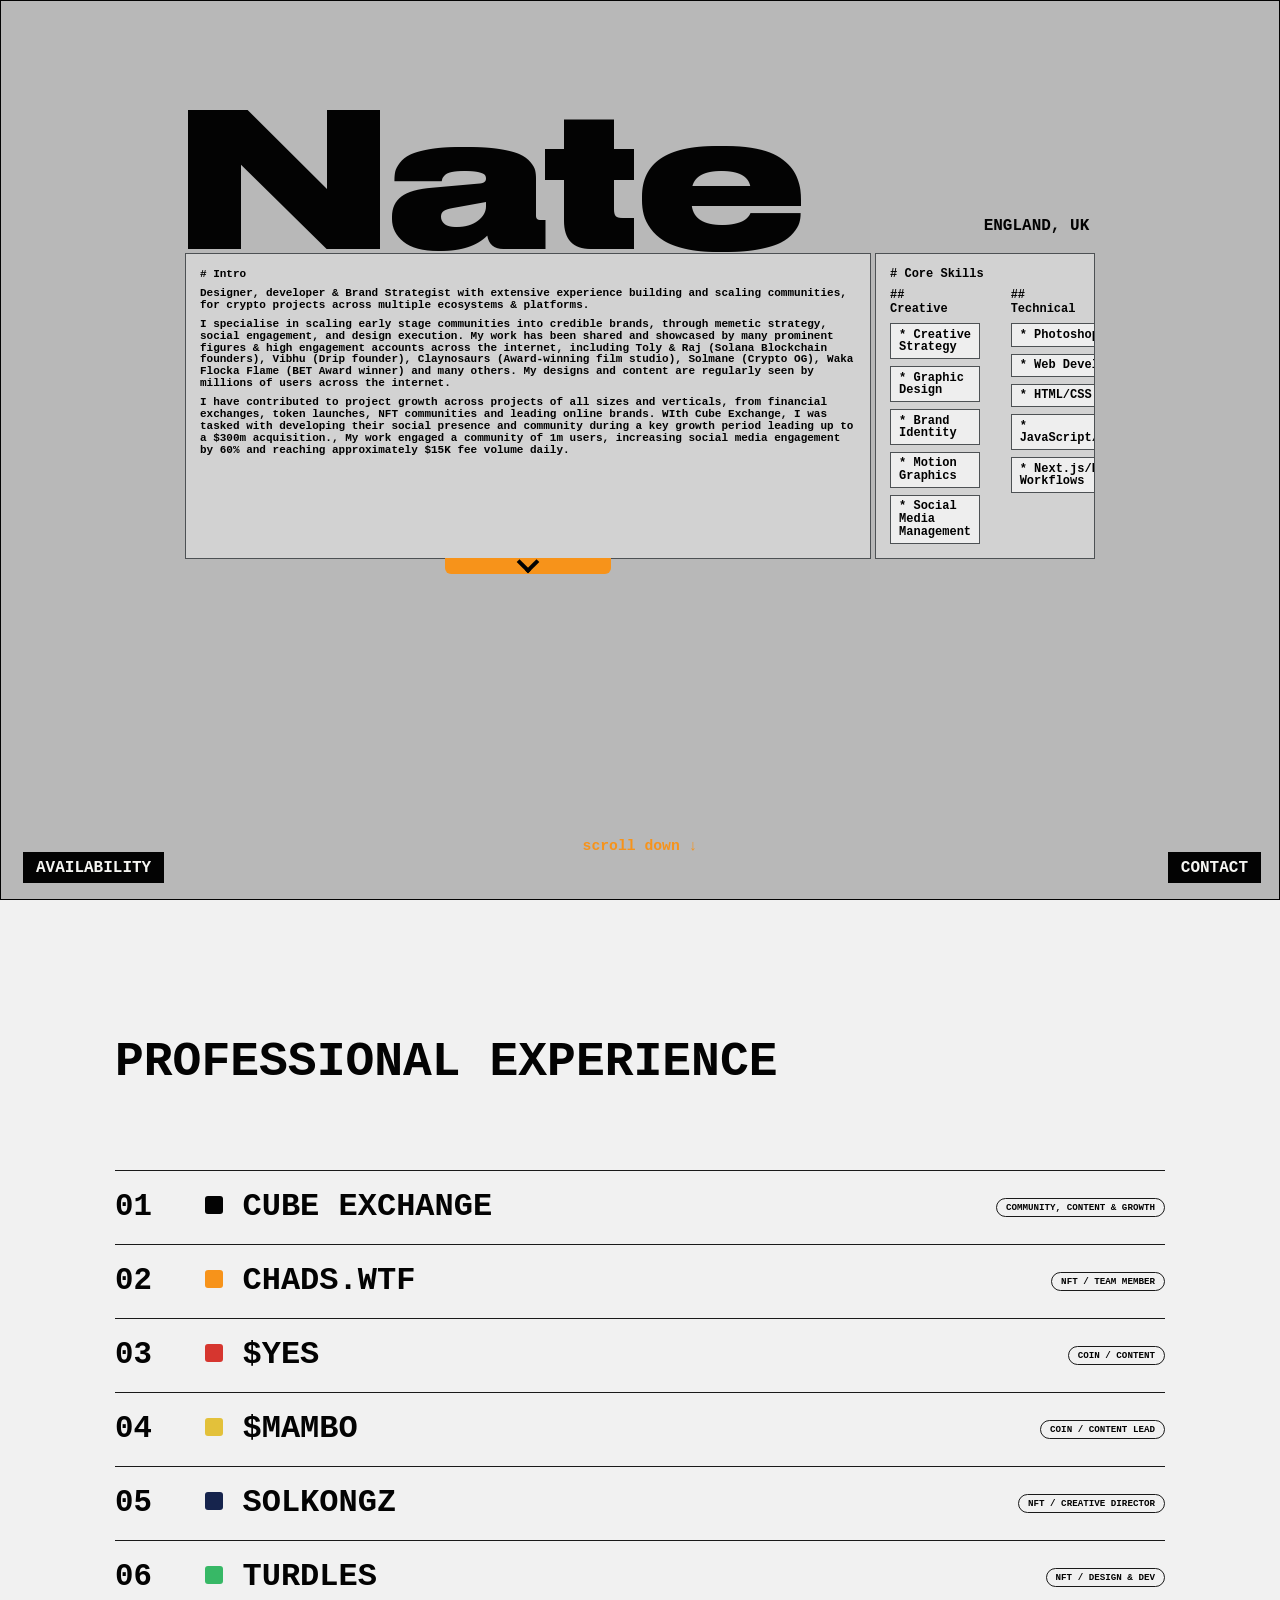
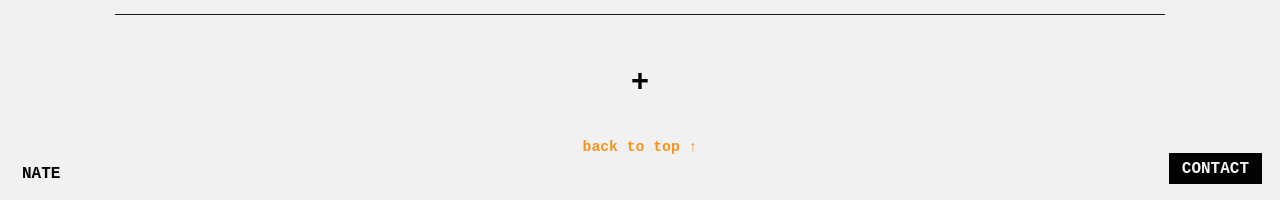
==== index.html @ 88e48202 "Update portfolio previews and contact page" ====
<!doctype html>
<html lang="en" class="home-scroll">
  <head>
    <meta charset="utf-8">
    <meta name="viewport" content="width=device-width, initial-scale=1">
    <title>Nate Portfolio</title>
    <link rel="stylesheet" href="./styles.css?v=48">
  </head>
  <body class="home-body">
    <main>
      <section class="section hero" id="home" aria-label="Home">
        <div class="hero-heading">
          <h1 class="hero-title">Nate</h1>
          <div class="hero-location">ENGLAND, UK</div>
        </div>
        <div class="hero-copy">
          <div class="about-copy">
            <div class="intro-stack">
              <article class="copy-block intro-block">
                <h2># Intro</h2>
                <p>Designer, developer & Brand Strategist with extensive experience building and scaling communities, for crypto projects across multiple ecosystems & platforms.</p>
                <p>I specialise in scaling early stage communities into credible brands, through memetic strategy, social engagement, and design execution. My work has been shared and showcased by many prominent figures & high engagement accounts across the internet, including Toly & Raj (Solana Blockchain founders), Vibhu (Drip founder), Claynosaurs (Award-winning film studio), Solmane (Crypto OG), Waka Flocka Flame (BET Award winner) and many others. My designs and content are regularly seen by millions of users across the internet.</p>
                <p>I have contributed to project growth across projects of all sizes and verticals, from financial exchanges, token launches, NFT communities and leading online brands. WIth Cube Exchange, I was tasked with developing their   social presence and community during a key growth period leading up to a $300m acquisition., My work engaged a community of 1m users, increasing social media engagement by 60% and reaching approximately $15K fee volume daily.</p>
              </article>

              <article class="copy-block key-strengths-panel" id="key-strengths-panel">
                <h2># Key Strengths</h2>
                <ul>
                  <li>Strong ability to create content that feels authentic, timely, and highly shareable</li>
                  <li>Skilled at building hype without making communities feel forced or artificial</li>
                  <li>Able to take rough ideas from concept to polished execution</li>
                  <li>Comfortable working across design, content, community, product, and operations</li>
                  <li>Deep understanding of crypto-native culture,online communities and visual communications</li>
                </ul>
              </article>
              <button class="key-strengths-toggle" type="button" aria-expanded="false" aria-controls="key-strengths-panel" aria-label="Toggle key strengths"></button>
            </div>

          <article class="copy-block core-skills-block">
            <h2># Core Skills</h2>
            <div class="skills-grid">
              <div>
                <h3>## Creative</h3>
                <ul>
                  <li>Creative Strategy</li>
                  <li>Graphic Design</li>
                  <li>Brand Identity</li>
                  <li>Motion Graphics</li>
                  <li>Social Media Management</li>
                </ul>
              </div>
              <div>
                <h3>## Technical</h3>
                <ul>
                  <li>Photoshop/AE</li>
                  <li>Web Development</li>
                  <li>HTML/CSS</li>
                  <li>JavaScript/Python</li>
                  <li>Next.js/React Workflows</li>
                </ul>
              </div>
            </div>
          </article>

          </div>
        </div>
        <a class="scroll-note" href="#experience">scroll down ↓</a>
        <div class="availability-control corner bottom-left">
          <button class="availability-button" type="button">AVAILABILITY</button>
          <article class="availability-popout">
            <h2># Availability</h2>
            <p>I am available for remote work, community campaigns, content creation, project launches, and ongoing Web3 roles.</p>
            <p>I will also be in London for <strong>Solana Breakpoint</strong>, making me available for in-person networking, meetings, event support and project representation opportunities around the event.</p>
            <p>[References available on request.]</p>
          </article>
        </div>
        <a class="corner bottom-right contact-button" href="contact.html">CONTACT</a>
      </section>

      <section class="section projects-section" id="experience" aria-label="Professional experience">
        <h2 class="projects-heading">Professional Experience</h2>
        <div class="project-grid">
          <a class="project-card cube-card" href="cube-exchange.html">
            <strong class="project-card-title">Cube Exchange</strong>
            <small class="project-date">2025 - 2026</small>
            <span>Community, content &amp; growth</span>
          </a>
          <a class="project-card chads-card" href="chads-wtf.html">
            <strong class="project-card-title">CHADS.WTF</strong>
            <small class="project-date">2023 - Present</small>
            <span>NFT / Team member</span>
          </a>
          <a class="project-card yes-card" href="yes-coin.html">
            <strong class="project-card-title">$YES</strong>
            <small class="project-date">CIRCA 2024</small>
            <span>Coin / Content</span>
          </a>
          <a class="project-card mambo-card" href="mambo-coin.html">
            <strong class="project-card-title">$MAMBO</strong>
            <small class="project-date">CIRCA 2025</small>
            <span>Coin / Content lead</span>
          </a>
          <a class="project-card solkongz-card" href="solkongz.html">
            <strong class="project-card-title">SolKongz</strong>
            <small class="project-date">CIRCA 2021</small>
            <span>NFT / Creative director</span>
          </a>
          <a class="project-card turdles-card" href="turdles.html">
            <strong class="project-card-title">Turdles</strong>
            <small class="project-date">CIRCA 2025</small>
            <span>NFT / Design &amp; dev</span>
          </a>
        </div>
        <a class="project-plus" href="independent-projects.html" aria-label="Open independent projects page">+</a>
        <a class="scroll-note" href="#home">back to top ↑</a>
        <div class="corner bottom-left">NATE</div>
        <a class="corner bottom-right contact-button" href="contact.html">CONTACT</a>
      </section>

    </main>
    <div class="project-preview" aria-hidden="true"></div>
    <script>
      (() => {
        const clickSound = new Audio("./assets/sounds/click.mp3");
        clickSound.preload = "auto";

        const playClickSound = () => {
          const sound = clickSound.cloneNode();
          sound.volume = 0.72;
          sound.play().catch(() => {});
        };

        const projectCards = document.querySelectorAll(".project-card");
        const projectPreview = document.querySelector(".project-preview");
        let activeProjectCard = null;

        const updatePreviewPosition = (event) => {
          if (!projectPreview) return;
          const rect = projectPreview.getBoundingClientRect();
          const gap = 18;
          const margin = 12;
          const width = rect.width || 330;
          const height = rect.height || width;
          const maxX = window.innerWidth - width - margin;
          const maxY = window.innerHeight - height - margin;
          const x = Math.min(event.clientX + gap, maxX);
          const y = Math.min(Math.max(event.clientY - gap, margin), maxY);
          projectPreview.style.setProperty("--preview-x", `${x}px`);
          projectPreview.style.setProperty("--preview-y", `${y}px`);
        };

        const clearProjectPreview = () => {
          if (activeProjectCard) {
            activeProjectCard.classList.remove("is-previewing");
            activeProjectCard = null;
          }
          if (projectPreview) {
            projectPreview.classList.remove("is-visible");
          }
        };

        const showProjectPreview = (card, event) => {
          if (activeProjectCard !== card) {
            if (activeProjectCard) {
              activeProjectCard.classList.remove("is-previewing");
            }
            activeProjectCard = card;
            card.classList.add("is-previewing");
            if (projectPreview) {
              const cardStyle = getComputedStyle(card);
              const image = cardStyle.getPropertyValue("--project-image").trim();
              const aspectRatio = cardStyle.getPropertyValue("--preview-aspect").trim() || "1 / 1";
              const imageFit = cardStyle.getPropertyValue("--preview-fit").trim() || "cover";
              const previewWidth = cardStyle.getPropertyValue("--preview-width").trim();
              projectPreview.style.backgroundImage = image;
              projectPreview.style.aspectRatio = aspectRatio;
              projectPreview.style.backgroundSize = imageFit;
              if (previewWidth) {
                projectPreview.style.setProperty("--active-preview-width", previewWidth);
              } else {
                projectPreview.style.removeProperty("--active-preview-width");
              }
              projectPreview.classList.add("is-visible");
            }
            playClickSound();
          }
          updatePreviewPosition(event);
        };

        document.addEventListener("pointermove", (event) => {
          const card = event.target instanceof Element ? event.target.closest(".project-card") : null;
          if (!card) {
            clearProjectPreview();
            return;
          }
          showProjectPreview(card, event);
        });

        document.querySelectorAll("a, button").forEach((control) => {
          control.addEventListener("click", playClickSound);
        });

        const keyStrengthsToggle = document.querySelector(".key-strengths-toggle");
        const introStack = document.querySelector(".intro-stack");
        let keyStrengthsTimer = 0;

        const closeKeyStrengths = () => {
          if (!introStack || !keyStrengthsToggle) return;
          introStack.classList.remove("is-open");
          keyStrengthsToggle.setAttribute("aria-expanded", "false");
          window.clearTimeout(keyStrengthsTimer);
        };

        const openKeyStrengths = () => {
          if (!introStack || !keyStrengthsToggle) return;
          introStack.classList.add("is-open");
          keyStrengthsToggle.setAttribute("aria-expanded", "true");
          window.clearTimeout(keyStrengthsTimer);
          keyStrengthsTimer = window.setTimeout(closeKeyStrengths, 120000);
        };

        if (keyStrengthsToggle && introStack) {
          keyStrengthsToggle.addEventListener("click", () => {
            if (introStack.classList.contains("is-open")) {
              closeKeyStrengths();
            } else {
              openKeyStrengths();
            }
          });
        }
      })();

      (() => {
        const sections = Array.from(document.querySelectorAll("main > .section"));
        if (!sections.length) return;
        const mobileScroll = window.matchMedia("(max-width: 860px)");
        if (mobileScroll.matches) return;

        let locked = false;
        let touchStartY = 0;

        const nearestSectionIndex = () => {
          const viewportCenter = window.innerHeight / 2;
          let bestIndex = 0;
          let bestDistance = Infinity;

          sections.forEach((section, index) => {
            const rect = section.getBoundingClientRect();
            const sectionCenter = rect.top + rect.height / 2;
            const distance = Math.abs(sectionCenter - viewportCenter);
            if (distance < bestDistance) {
              bestDistance = distance;
              bestIndex = index;
            }
          });

          return bestIndex;
        };

        const snapBy = (direction) => {
          if (locked || direction === 0) return;
          const current = nearestSectionIndex();
          const next = Math.max(0, Math.min(sections.length - 1, current + direction));
          if (next === current) return;

          locked = true;
          sections[next].scrollIntoView({ behavior: "smooth", block: "center" });
          window.setTimeout(() => {
            locked = false;
          }, 750);
        };

        window.addEventListener("wheel", (event) => {
          if (Math.abs(event.deltaY) < 2) return;
          event.preventDefault();
          snapBy(event.deltaY > 0 ? 1 : -1);
        }, { passive: false });

        window.addEventListener("touchstart", (event) => {
          touchStartY = event.changedTouches[0].clientY;
        }, { passive: true });

        window.addEventListener("touchend", (event) => {
          const distance = touchStartY - event.changedTouches[0].clientY;
          if (Math.abs(distance) < 24) return;
          snapBy(distance > 0 ? 1 : -1);
        }, { passive: true });

        window.addEventListener("keydown", (event) => {
          const nextKeys = ["ArrowDown", "PageDown", " "];
          const previousKeys = ["ArrowUp", "PageUp"];

          if (nextKeys.includes(event.key)) {
            event.preventDefault();
            snapBy(1);
          }

          if (previousKeys.includes(event.key)) {
            event.preventDefault();
            snapBy(-1);
          }

          if (event.key === "Home") {
            event.preventDefault();
            sections[0].scrollIntoView({ behavior: "smooth", block: "center" });
          }

          if (event.key === "End") {
            event.preventDefault();
            sections[sections.length - 1].scrollIntoView({ behavior: "smooth", block: "center" });
          }
        });

        document.querySelectorAll('a[href="#home"]').forEach((link) => {
          link.addEventListener("click", (event) => {
            event.preventDefault();
            sections[0].scrollIntoView({ behavior: "smooth", block: "center" });
          });
        });
      })();
    </script>
  </body>
</html>
---- styles.css ----
@font-face {
  font-family: "DrukWideBoldLocal";
  src: url("./druk-wide-bold/DrukWideBold.ttf?v=3") format("truetype");
  font-weight: 700;
  font-style: normal;
  font-display: swap;
}

:root {
  --yellow: #b8b8b8;
  --panel-grey: #d2d2d2;
  --accent-orange: #f7931a;
  --black: #030303;
  --white: #f5f5f2;
  --muted: rgba(3, 3, 3, 0.55);
  --line: rgba(3, 3, 3, 0.9);
  --project-line: rgba(245, 245, 242, 0.22);
  --body-font: "Lucida Sans Typewriter Regular", "Lucida Sans Typewriter", "Lucida Console", Monaco, monospace;
  --heading-font: "Lucida Sans Demibold Roman", "Lucida Sans", "Lucida Sans Unicode", Geneva, Verdana, sans-serif;
}

* {
  box-sizing: border-box;
}

html {
  scroll-behavior: smooth;
}

html.home-scroll {
  scroll-snap-type: y mandatory;
}

body {
  margin: 0;
  background: var(--yellow);
  color: var(--black);
  font-family: var(--body-font);
  font-size: 12px;
  font-weight: 700;
  line-height: 1.18;
}

a {
  color: inherit;
  text-decoration: none;
}

.home-body {
  min-width: 320px;
}

.home-body .section {
  scroll-snap-align: center;
  scroll-snap-stop: always;
}

.section {
  min-height: 100vh;
  position: relative;
  padding: 28px clamp(18px, 3vw, 38px);
  overflow: hidden;
}

.corner {
  position: absolute;
  z-index: 5;
  font-size: clamp(11px, 1.3vw, 16px);
  text-transform: uppercase;
  white-space: nowrap;
}

.top-right {
  top: 16px;
  right: 18px;
}

.bottom-left {
  bottom: 16px;
  left: 22px;
}

.bottom-right {
  bottom: 16px;
  right: 18px;
}

.contact-button {
  padding: 7px 12px 6px;
  border: 1px solid var(--black);
  background: var(--black);
  color: var(--white);
  line-height: 1;
  transition: background 160ms ease, color 160ms ease, transform 160ms ease;
}

.availability-button {
  padding: 7px 12px 6px;
  border: 1px solid var(--black);
  background: var(--black);
  color: var(--white);
  font: inherit;
  line-height: 1;
  text-transform: uppercase;
  cursor: pointer;
  transition: background 160ms ease, color 160ms ease, transform 160ms ease;
}

.availability-button:hover,
.availability-button:focus-visible,
.availability-control:hover .availability-button,
.availability-control:focus-within .availability-button {
  background: var(--accent-orange);
  color: var(--white);
  transform: translateY(-2px);
  outline: none;
}

.contact-button:hover,
.contact-button:focus-visible {
  background: var(--accent-orange);
  color: var(--white);
  transform: translateY(-2px);
  outline: none;
}

.scroll-note {
  position: absolute;
  left: 50%;
  bottom: 44px;
  transform: translateX(-50%);
  color: var(--accent-orange);
  font-size: clamp(12px, 1.15vw, 16px);
  letter-spacing: 0;
  text-align: center;
}

.hero .scroll-note {
  color: var(--accent-orange);
}

.about-section .scroll-note,
.projects-section .scroll-note {
  color: var(--accent-orange);
}

.scroll-note:hover,
.scroll-note:focus-visible {
  color: var(--white);
  outline: none;
}

.hero {
  display: grid;
  grid-template-rows: auto auto;
  align-content: start;
  justify-items: center;
  gap: clamp(8px, 0.9vh, 12px);
  min-height: 100svh;
  padding-top: clamp(90px, 12.25vh, 160px);
  padding-bottom: clamp(72px, 7.5vh, 104px);
  border: 1px solid var(--black);
}

.hero-heading {
  margin: 0;
  width: min(1806px, 71.1vw);
  max-width: calc(100vw - clamp(36px, 6vw, 160px));
  transform: translateX(calc(-1 * clamp(4px, 0.45vw, 12px)));
  display: grid;
  grid-template-columns: minmax(0, 1fr) auto;
  align-items: end;
  column-gap: clamp(18px, 3vw, 54px);
}

.hero-title {
  margin: 0;
  font-family: "DrukWideBoldLocal", "Druk Extra Wide", "DrukWide", "Druk Wide", var(--heading-font);
  font-weight: 700;
  font-synthesis: none;
  font-size: clamp(110px, min(23vw, 20.7vh), 270px);
  line-height: 0.72;
  letter-spacing: 0;
  text-transform: none;
  text-align: left;
  white-space: nowrap;
}

.hero-location {
  padding-bottom: clamp(6px, 1.1vh, 18px);
  font-size: clamp(11px, 1.3vw, 16px);
  text-transform: uppercase;
  white-space: nowrap;
}

.hero-copy {
  width: min(1806px, 71.1vw);
  align-self: start;
}

.hero .about-copy {
  width: 100%;
  margin: 0;
  display: grid;
  grid-template-columns: minmax(0, 3.35fr) minmax(220px, 1fr);
  grid-template-rows: auto;
  gap: 4px;
  font-size: clamp(11px, min(0.72vw, 1.38vh), 18px);
  line-height: 1.08;
  color: #000;
  text-shadow: none;
  -webkit-text-stroke: 0;
}

.hero .copy-block {
  min-height: 100%;
  margin: 0;
  border: 1px solid #4d5154;
  background: var(--panel-grey);
  padding: clamp(14px, 0.95vw, 24px);
  overflow: hidden;
}

.intro-stack {
  grid-column: 1;
  grid-row: 1;
  display: flex;
  flex-direction: column;
  align-items: center;
  min-width: 0;
}

.intro-block {
  width: 100%;
  position: relative;
  z-index: 2;
  flex: 0 0 auto;
}

.core-skills-block {
  grid-column: 2;
  grid-row: 1;
  font-size: clamp(12px, min(0.76vw, 1.35vh), 18px);
  line-height: 1.08;
}

.hero .key-strengths-panel {
  width: 100%;
  flex: 0 0 auto;
  min-height: 0;
  max-height: 0;
  padding-top: 0;
  padding-bottom: 0;
  border-width: 0 1px;
  opacity: 0;
  pointer-events: none;
  transform: translateY(-18px);
  transition: max-height 360ms ease, padding 360ms ease, opacity 260ms ease, transform 360ms ease;
}

.intro-stack.is-open .key-strengths-panel {
  max-height: 260px;
  padding-top: clamp(14px, 0.95vw, 24px);
  padding-bottom: clamp(14px, 0.95vw, 24px);
  border-width: 1px;
  opacity: 1;
  pointer-events: auto;
  transform: translateY(0);
}

.key-strengths-toggle {
  width: clamp(160px, 13vw, 210px);
  height: 17px;
  margin-top: -1px;
  padding: 0;
  border: 0;
  border-radius: 0 0 6px 6px;
  background: var(--accent-orange);
  display: grid;
  place-items: center;
  cursor: pointer;
  position: relative;
  z-index: 3;
  transition: background 160ms ease, transform 180ms ease;
}

.key-strengths-toggle::before {
  content: "";
  width: 12px;
  height: 12px;
  border-right: 4px solid var(--black);
  border-bottom: 4px solid var(--black);
  transform: translateY(-4px) rotate(45deg);
  transition: border-color 160ms ease, transform 180ms ease;
}

.key-strengths-toggle:hover,
.key-strengths-toggle:focus-visible {
  transform: translateY(2px);
  outline: none;
}

.intro-stack.is-open .key-strengths-toggle {
  background: var(--black);
}

.intro-stack.is-open .key-strengths-toggle::before {
  border-color: var(--white);
  transform: translateY(2px) rotate(225deg);
}

.availability-control {
  z-index: 12;
  white-space: normal;
}

.availability-popout {
  position: absolute;
  left: 0;
  bottom: calc(100% + 14px);
  width: min(720px, calc(100vw - 44px));
  border: 1px solid #4d5154;
  background: var(--panel-grey);
  color: var(--black);
  padding: clamp(16px, 1.15vw, 22px);
  font-size: clamp(11px, min(0.68vw, 1.2vh), 16px);
  line-height: 1.02;
  text-transform: none;
  white-space: normal;
  opacity: 0;
  pointer-events: none;
  transform: translateY(8px) scale(0.98);
  transform-origin: bottom left;
  transition: opacity 160ms ease, transform 180ms ease;
}

.availability-control:hover .availability-popout,
.availability-control:focus-within .availability-popout {
  opacity: 1;
  pointer-events: auto;
  transform: translateY(0) scale(1);
}

.availability-popout h2 {
  margin-bottom: clamp(8px, 0.85vh, 12px);
}

.availability-popout p {
  margin-bottom: clamp(8px, 0.9vh, 12px);
}

.availability-popout p:last-child {
  margin-bottom: 0;
}

.hero .copy-block h2,
.hero .copy-block h3 {
  margin-bottom: clamp(5px, 0.75vh, 10px);
}

.hero .copy-block p {
  margin-bottom: clamp(6px, 0.8vh, 10px);
}

.hero .copy-block p:last-child {
  margin-bottom: 0;
}

.hero .skills-grid {
  gap: clamp(24px, 4vw, 62px);
  align-items: start;
}

.core-skills-block ul {
  display: grid;
  gap: clamp(6px, 0.75vh, 10px);
}

.core-skills-block li {
  border: 1px solid #4d5154;
  background: #eeeeee;
  padding: clamp(4px, 0.35vw, 8px) clamp(8px, 0.6vw, 14px);
  line-height: 1.05;
}

.core-skills-block li::before {
  content: none;
}

.about-section {
  background: #fff;
  display: flex;
  align-items: center;
  justify-content: center;
}

.about-copy {
  width: min(1050px, 83vw);
  margin-top: 4vh;
  font-size: 13.5px;
  color: #000;
  text-shadow: none;
  -webkit-text-stroke: 0;
}

.copy-block {
  margin: 0 0 22px;
}

.copy-block h2,
.copy-block h3 {
  margin: 0 0 12px;
  font-size: inherit;
  line-height: 1.15;
}

.copy-block p {
  margin: 0 0 12px;
}

.copy-block ul {
  list-style: none;
  margin: 0;
  padding: 0;
}

.copy-block li::before {
  content: "* ";
}

.skills-grid {
  display: grid;
  grid-template-columns: repeat(2, minmax(0, 1fr));
  gap: 28px;
}

.projects-section {
  background: #f1f1f1;
  display: grid;
  grid-template-columns: minmax(0, 1050px);
  align-content: center;
  justify-content: center;
  gap: clamp(28px, 4vw, 46px);
}

.projects-heading {
  justify-self: start;
  font-family: var(--body-font);
  font-size: clamp(28px, 4.1vw, 48px);
  font-weight: 900;
  line-height: 0.9;
  text-transform: uppercase;
  letter-spacing: 0;
  text-align: center;
}

.project-grid {
  width: min(1050px, 100%);
  justify-self: center;
  display: block;
  counter-reset: project-list;
  border-top: 1px solid var(--line);
}

.project-card {
  --project-image: none;
  --project-accent: var(--yellow);
  position: relative;
  counter-increment: project-list;
  min-height: clamp(58px, 6vw, 74px);
  border: 0;
  border-bottom: 1px solid var(--line);
  background: transparent;
  background-image: none;
  background-position: center;
  background-size: cover;
  color: var(--black);
  display: grid;
  grid-template-columns: clamp(42px, 5vw, 64px) minmax(0, 1fr) auto;
  grid-template-rows: 1fr auto;
  column-gap: clamp(14px, 2vw, 26px);
  row-gap: 0;
  align-items: center;
  padding: 0;
  overflow: visible;
  transition: color 160ms ease, transform 180ms ease, background 180ms ease, box-shadow 180ms ease, padding 180ms ease;
}

.project-card::before {
  content: counter(project-list, decimal-leading-zero);
  grid-column: 1;
  font-size: clamp(20px, 2.4vw, 32px);
  line-height: 1;
}

.project-card::after {
  content: none;
  position: fixed;
  z-index: 20;
  left: var(--preview-x, 50vw);
  top: var(--preview-y, 50vh);
  width: clamp(210px, 24vw, 330px);
  aspect-ratio: 1 / 1;
  border: 1px solid rgba(3, 3, 3, 0.35);
  border-radius: 6px;
  background-color: var(--yellow);
  background-image: var(--project-image);
  background-position: center;
  background-size: cover;
  box-shadow: 0 16px 40px rgba(3, 3, 3, 0.22);
  opacity: 0;
  pointer-events: none;
  transform: translate(0, -46%) scale(0.94);
  transition: opacity 220ms ease, transform 260ms cubic-bezier(0.2, 0.8, 0.2, 1);
  will-change: transform, opacity;
}

.project-preview {
  position: fixed;
  left: 0;
  top: 0;
  z-index: 30;
  width: var(--active-preview-width, clamp(130px, 14vw, 186px));
  aspect-ratio: 1 / 1;
  border: 1px solid rgba(3, 3, 3, 0.35);
  border-radius: 6px;
  background-color: var(--accent-orange);
  background-position: center;
  background-size: cover;
  background-repeat: no-repeat;
  box-shadow: 0 16px 40px rgba(3, 3, 3, 0.22);
  opacity: 0;
  pointer-events: none;
  transform: translate3d(var(--preview-x, -999px), var(--preview-y, -999px), 0) scale(0.94);
  transition: opacity 180ms ease, transform 240ms cubic-bezier(0.2, 0.8, 0.2, 1);
  will-change: transform, opacity;
}

.project-preview.is-visible {
  opacity: 1;
  transform: translate3d(var(--preview-x, -999px), var(--preview-y, -999px), 0) scale(1);
}

.project-card:hover,
.project-card:focus-visible,
.project-card.is-previewing {
  background: rgba(255, 255, 255, 0.36);
  color: var(--black);
  padding-top: 6px;
  padding-bottom: 6px;
  transform: translateY(-7px);
  box-shadow: 0 10px 0 rgba(3, 3, 3, 0.08);
  outline: none;
}

.project-card:hover::after,
.project-card:focus-visible::after,
.project-card.is-previewing::after {
  opacity: 1;
  transform: translate(0, -50%) scale(1);
}

.cube-card {
  --project-image: url("./assets/cube.gif");
  --project-accent: var(--black);
}

.chads-card {
  --project-image: url("./assets/chads-preview.gif");
  --preview-width: min(330px, 72vw);
  --preview-aspect: 426 / 240;
  --preview-fit: contain;
  --project-accent: var(--accent-orange);
}

.yes-card {
  --project-image: url("./assets/yes-preview.gif");
  --project-accent: #d6362f;
}

.mambo-card {
  --project-image: url("./assets/gmambo.png");
  --project-accent: #e3c13a;
}

.solkongz-card {
  --project-image: url("./assets/solkongz.gif");
  --project-accent: #16244d;
}

.turdles-card {
  --project-image: url("./assets/turdles.gif");
  --project-accent: #37b866;
}

.project-card-title {
  display: block;
  grid-column: 2;
  grid-row: 1;
  font-family: var(--body-font);
  font-size: clamp(20px, 2.5vw, 34px);
  line-height: 0.95;
  text-transform: uppercase;
  color: var(--black);
  opacity: 1;
}

.project-date {
  grid-column: 2;
  grid-row: 2;
  align-self: start;
  display: block;
  max-height: 0;
  overflow: hidden;
  opacity: 0;
  font-size: clamp(9px, 0.72vw, 12px);
  line-height: 1;
  text-transform: uppercase;
  color: rgba(3, 3, 3, 0.68);
  transform: translateY(-4px);
  transition: max-height 180ms ease, opacity 180ms ease, transform 180ms ease;
}

.project-card:hover .project-date,
.project-card:focus-visible .project-date,
.project-card.is-previewing .project-date {
  max-height: 16px;
  opacity: 1;
  transform: translateY(0);
}

.project-card-title::before {
  content: "";
  width: clamp(12px, 1.4vw, 18px);
  height: clamp(12px, 1.4vw, 18px);
  margin-right: clamp(12px, 1.6vw, 20px);
  border-radius: 3px;
  background: var(--project-accent);
  display: inline-block;
  vertical-align: 0.03em;
}

.project-card span {
  grid-column: 3;
  grid-row: 1 / span 2;
  justify-self: end;
  border: 1px solid var(--line);
  border-radius: 999px;
  padding: 4px 9px 3px;
  font-size: clamp(9px, 0.72vw, 11px);
  line-height: 1;
  text-transform: uppercase;
  color: var(--black);
  opacity: 1;
  white-space: nowrap;
}

.project-card:hover span,
.project-card:focus-visible span {
  opacity: 1;
}

.chads-card:hover .project-card-title,
.chads-card:hover span,
.chads-card:focus-visible .project-card-title,
.chads-card:focus-visible span {
  color: var(--black);
}

.project-plus {
  min-width: clamp(28px, 3vw, 38px);
  height: clamp(28px, 3vw, 38px);
  padding: 0 8px;
  justify-self: center;
  display: grid;
  place-items: center;
  font-family: var(--heading-font);
  font-size: 0;
  line-height: 1;
  white-space: nowrap;
  transition: background 160ms ease, color 160ms ease, transform 160ms ease;
}

.project-plus::after {
  content: "+";
  font-size: clamp(22px, 2.4vw, 32px);
  line-height: 1;
}

.project-plus:hover,
.project-plus:focus-visible {
  color: var(--black);
  transform: translateY(-2px);
  outline: none;
}

.project-plus:hover::after,
.project-plus:focus-visible::after {
  content: "CLICK FOR MORE";
  font-size: clamp(11px, 1vw, 14px);
}

.more-section {
  min-height: auto;
  padding-top: 76px;
  padding-bottom: 96px;
}

.more-wrap {
  width: min(930px, 74vw);
  margin: 0 auto;
  display: grid;
  gap: 28px;
}

.project-body {
  min-height: 100vh;
  background: var(--black);
  color: var(--white);
}

.project-page {
  min-height: 100vh;
  padding: clamp(28px, 4vw, 54px) clamp(24px, 6vw, 74px) 38px;
  position: relative;
}

.back-link {
  position: fixed;
  top: 32px;
  left: 38px;
  z-index: 10;
  font-family: var(--heading-font);
  font-size: clamp(18px, 1.8vw, 28px);
  color: var(--white);
}

.back-link:hover,
.back-link:focus-visible {
  color: var(--yellow);
  outline: none;
}

.project-layout {
  width: min(930px, 76vw);
  margin: 82px auto 0;
}

.project-intro {
  width: min(710px, 100%);
  margin-bottom: 42px;
}

.project-intro.split-intro {
  width: 100%;
  display: grid;
  grid-template-columns: minmax(220px, 0.42fr) minmax(420px, 0.78fr);
  gap: clamp(28px, 5vw, 72px);
  margin-bottom: 24px;
}

.project-intro h1,
.project-intro h2 {
  margin: 0 0 12px;
  font-size: 12px;
  line-height: 1.15;
}

.project-intro p {
  margin: 0 0 12px;
}

.independent-body .project-intro a {
  color: #0057ff;
}

.independent-body .project-intro a:hover,
.independent-body .project-intro a:focus-visible {
  color: #4f8cff;
  outline: none;
}

.project-intro ul {
  list-style: none;
  padding: 0;
  margin: 0;
}

.project-intro li::before {
  content: "* ";
}

.scroll-gallery {
  --gallery-duration: 130s;
  width: 100vw;
  margin-left: calc(50% - 50vw);
  overflow-x: auto;
  overflow-y: hidden;
  border: 0;
  padding: 30px 0;
  scrollbar-width: none;
}

.scroll-gallery::-webkit-scrollbar {
  display: none;
}

.gallery-track {
  display: grid;
  grid-template-rows: repeat(2, auto);
  width: max-content;
  gap: 22px;
  align-items: start;
  animation: gallery-scroll var(--gallery-duration) linear infinite;
}

.scroll-gallery:hover .gallery-track {
  animation-play-state: paused;
}

.gallery-row {
  display: flex;
  width: max-content;
  gap: 22px;
  align-items: flex-start;
}

.gallery-item {
  aspect-ratio: var(--item-ratio, 1 / 1);
  width: auto;
  height: clamp(220px, 26vw, 380px);
  flex: 0 0 auto;
  margin: 0;
  overflow: hidden;
  border: 0;
  background: transparent;
}

.gallery-item img {
  width: 100%;
  height: 100%;
  display: block;
  object-fit: contain;
}

.gallery-empty {
  color: rgba(245, 245, 242, 0.55);
}

@keyframes gallery-scroll {
  from {
    transform: translateX(0);
  }

  to {
    transform: translateX(-50%);
  }
}

@media (prefers-reduced-motion: reduce) {
  .gallery-track {
    animation: none;
  }
}

.project-footer {
  margin-top: 46px;
  text-align: center;
  font-family: var(--heading-font);
  font-size: clamp(16px, 1.5vw, 24px);
  text-transform: uppercase;
}

.contact-body {
  min-height: 100vh;
  background: #d2d2d2;
  color: var(--black);
  overflow: hidden;
}

.contact-body .back-link {
  color: var(--accent-orange);
}

.contact-body .back-link:hover,
.contact-body .back-link:focus-visible {
  color: var(--black);
  outline: none;
}

.contact-page {
  min-height: 100vh;
  display: grid;
  place-items: center;
  padding: clamp(28px, 5vw, 70px);
  perspective: 1100px;
}

.business-card {
  --tilt-x: 0deg;
  --tilt-y: 0deg;
  width: min(760px, 88vw);
  aspect-ratio: 1.78 / 1;
  position: relative;
  padding: clamp(30px, 5vw, 58px);
  display: grid;
  grid-template-rows: auto 1fr auto;
  background: #f8f8f8;
  color: #1d1a16;
  border: 1px solid rgba(72, 62, 50, 0.24);
  box-shadow:
    0 34px 70px rgba(0, 0, 0, 0.48),
    0 4px 12px rgba(0, 0, 0, 0.24),
    inset 0 1px 0 rgba(255, 255, 255, 0.78),
    inset 0 -1px 0 rgba(87, 72, 54, 0.18);
  transform-style: preserve-3d;
  transform: rotateX(var(--tilt-x)) rotateY(var(--tilt-y));
  transition: transform 120ms ease-out;
}

.business-card,
.business-card a {
  color: rgba(20, 20, 18, 0.76);
}

.business-card::before {
  content: none;
  position: absolute;
  inset: 0;
  pointer-events: none;
  background-image:
    linear-gradient(90deg, rgba(92, 81, 66, 0.04) 1px, transparent 1px),
    linear-gradient(rgba(92, 81, 66, 0.035) 1px, transparent 1px);
  background-size: 7px 7px;
  mix-blend-mode: multiply;
  opacity: 0.55;
}

.business-card::after {
  content: "";
  position: absolute;
  inset: 10px;
  border: 1px solid rgba(76, 65, 52, 0.12);
  pointer-events: none;
}

.card-kicker,
.card-role,
.card-links {
  font-family: Georgia, "Times New Roman", serif;
  letter-spacing: 0.08em;
  text-transform: uppercase;
  text-shadow:
    0 1px 0 rgba(255, 255, 255, 0.74),
    0 -1px 0 rgba(0, 0, 0, 0.28);
}

.card-kicker {
  justify-self: center;
  font-size: clamp(10px, 1.1vw, 13px);
}

.card-name {
  place-self: center;
  margin: 0;
  font-family: Garamond, Georgia, "Times New Roman", serif;
  font-size: clamp(44px, 8vw, 92px);
  font-weight: 400;
  letter-spacing: 0.12em;
  text-transform: uppercase;
  color: rgba(20, 20, 18, 0.7);
  text-shadow:
    0 2px 0 rgba(255, 255, 255, 0.76),
    0 -2px 0 rgba(0, 0, 0, 0.24),
    1px 0 0 rgba(255, 255, 255, 0.32),
    -1px 0 0 rgba(0, 0, 0, 0.14);
}

.card-role {
  justify-self: center;
  align-self: start;
  margin-top: -12px;
  font-size: clamp(10px, 1.1vw, 14px);
}

.card-links {
  display: grid;
  grid-template-columns: auto;
  gap: 4px;
  justify-content: center;
  justify-items: center;
  align-items: end;
  font-size: clamp(9px, 1vw, 12px);
  text-align: center;
}

.card-links a,
.card-links span {
  color: rgba(20, 20, 18, 0.76);
}

.card-links a:hover,
.card-links a:focus-visible {
  color: #6f5840;
  outline: none;
}

@media (max-width: 860px) {
  html.home-scroll {
    scroll-snap-type: none;
  }

  body {
    font-size: 11px;
    overflow-x: hidden;
  }

  .home-body .section {
    scroll-snap-align: none;
    scroll-snap-stop: normal;
  }

  .section {
    min-height: auto;
    overflow: visible;
  }

  .hero {
    align-content: center;
    gap: 10px;
    min-height: 100svh;
    padding-top: clamp(30px, 5vh, 52px);
    padding-bottom: 78px;
  }

  .hero-title {
    width: min(100%, 740px);
    max-width: calc(100vw - 34px);
    font-size: clamp(82px, min(21vw, 17vh), 170px);
    transform: none;
  }

  .hero-heading {
    width: min(100%, 740px);
    max-width: calc(100vw - 34px);
    transform: none;
    grid-template-columns: 1fr;
    row-gap: 4px;
  }

  .hero-location {
    justify-self: end;
    padding-bottom: 0;
  }

  .hero-copy {
    width: min(100%, 740px);
    transform: none;
  }

  .hero .about-copy {
    grid-template-columns: 1fr;
    font-size: clamp(8.5px, min(1.35vw, 1.12vh), 11.5px);
    line-height: 1.16;
  }

  .hero .copy-block {
    padding: 10px;
  }

  .hero .copy-block:nth-child(n) {
    grid-column: auto;
    grid-row: auto;
  }

  .hero .copy-block:nth-child(3) {
    font-size: inherit;
    line-height: inherit;
  }

  .availability-popout {
    width: calc(100vw - 36px);
    max-height: min(48vh, 360px);
    overflow: auto;
    font-size: 11px;
  }

  .hero .copy-block:nth-child(3) ul {
    gap: 5px;
  }

  .about-copy {
    width: min(100%, 680px);
    margin-top: 0;
    font-size: 12px;
    line-height: 1.23;
  }

  .more-wrap,
  .project-layout {
    width: min(100%, 650px);
  }

  .about-section {
    align-items: flex-start;
    min-height: auto;
    padding-top: 48px;
    padding-bottom: 76px;
  }

  .copy-block {
    margin-bottom: 20px;
  }

  .projects-section {
    grid-template-columns: 1fr;
    align-content: start;
    min-height: auto;
    padding-top: 56px;
    padding-bottom: 86px;
    gap: 28px;
  }

  .projects-heading {
    justify-self: center;
    margin-left: 0;
    text-align: center;
  }

  .project-grid {
    width: 100%;
  }

  .project-card {
    min-height: 62px;
    grid-template-columns: 42px minmax(0, 1fr) auto;
    gap: 14px;
  }

  .project-card::after {
    left: var(--preview-x, 50vw);
    width: min(260px, 54vw);
    transform: translate(0, -46%) scale(0.94);
  }

  .project-preview {
    width: var(--active-preview-width, min(150px, 31vw));
  }

  .project-card-title {
    font-size: clamp(18px, 5vw, 28px);
  }

  .project-card span {
    font-size: 9px;
  }

  .gallery-track {
    grid-template-rows: 1fr;
  }

  .gallery-row + .gallery-row {
    display: none;
  }

  .skills-grid {
    grid-template-columns: 1fr;
  }

  .project-intro.split-intro {
    grid-template-columns: 1fr;
    gap: 18px;
  }

  .project-body {
    overflow-x: hidden;
  }

  .project-body .project-page {
    min-height: 100svh;
  }

  .project-body .project-layout {
    min-height: calc(100svh - 120px);
    display: flex;
    flex-direction: column;
  }

  .project-body .scroll-gallery {
    flex: 1 1 auto;
    width: 100vw;
    min-height: calc((clamp(200px, 26svh, 250px) * 2) + clamp(12px, 3vw, 18px));
    margin-top: 0;
    margin-left: calc(50% - 50vw);
    padding: 0;
    display: flex;
    align-items: center;
    overflow-x: auto;
  }

  .project-body .gallery-track {
    height: auto;
    grid-template-rows: repeat(2, auto);
    gap: clamp(12px, 3vw, 18px);
    align-items: stretch;
  }

  .project-body .gallery-row + .gallery-row {
    display: flex;
  }

  .project-body .gallery-row {
    gap: clamp(12px, 3vw, 18px);
    align-items: flex-end;
    min-height: 0;
  }

  .project-body .gallery-item {
    height: clamp(200px, 26svh, 250px);
  }

  .corner {
    font-size: 11px;
  }

  .bottom-left {
    left: 18px;
  }
}

@media (max-width: 520px) {
  .section {
    padding: 24px 16px;
  }

  .hero-title {
    width: 100%;
    max-width: calc(100vw - 24px);
    font-size: clamp(60px, min(22vw, 13vh), 96px);
    line-height: 0.8;
  }

  .hero {
    gap: 9px;
    padding-top: 20px;
    padding-bottom: 68px;
  }

  .hero-copy {
    width: 100%;
  }

  .hero .about-copy {
    font-size: clamp(7.8px, min(2vw, 1.12vh), 10px);
    line-height: 1.13;
  }

  .hero .copy-block {
    padding: 8px;
  }

  .top-right {
    top: 12px;
    right: 14px;
  }

  .bottom-left {
    left: 14px;
    bottom: 12px;
  }

  .bottom-right {
    right: 14px;
    bottom: 12px;
  }

  .scroll-note {
    bottom: 26px;
  }

  .business-card {
    width: min(760px, 84vw);
    aspect-ratio: auto;
    min-height: 62vh;
    padding: 30px 20px;
  }

  .card-name {
    font-size: clamp(38px, 15vw, 58px);
  }

  .card-links {
    grid-template-columns: 1fr;
    gap: 10px;
    text-align: center;
  }

  .about-section {
    padding-top: 42px;
    padding-bottom: 72px;
  }

  .about-copy {
    font-size: 11.5px;
    line-height: 1.24;
  }

  .copy-block {
    margin-bottom: 18px;
  }

  .skills-grid {
    gap: 18px;
  }

  .projects-section {
    padding-top: 46px;
    padding-bottom: 78px;
    gap: 24px;
  }

  .projects-heading {
    font-size: clamp(25px, 10vw, 38px);
  }

  .project-card {
    min-height: 58px;
    grid-template-columns: 34px minmax(0, 1fr);
    gap: 10px;
  }

  .project-card::before {
    font-size: 18px;
  }

  .project-card::after {
    left: var(--preview-x, 50vw);
    width: min(250px, 72vw);
    aspect-ratio: 1 / 1;
    transform: translate(0, -46%) scale(0.94);
  }

  .project-preview {
    width: var(--active-preview-width, min(145px, 42vw));
  }

  .project-card-title {
    font-size: clamp(16px, 6vw, 24px);
  }

  .project-card-title::before {
    width: 10px;
    height: 10px;
    margin-right: 10px;
  }

  .project-card span {
    display: none;
  }

  .back-link {
    top: 18px;
    left: 18px;
  }

  .project-page {
    padding: 30px 18px 0;
  }

  .project-layout {
    margin-top: 74px;
  }

  .project-body .project-layout {
    min-height: calc(100svh - 104px);
  }

  .project-body .scroll-gallery {
    min-height: calc((clamp(184px, 23svh, 200px) * 2) + 12px);
  }

  .project-intro {
    margin-bottom: 24px;
  }

  .project-body .gallery-item {
    height: clamp(184px, 23svh, 200px);
  }
}
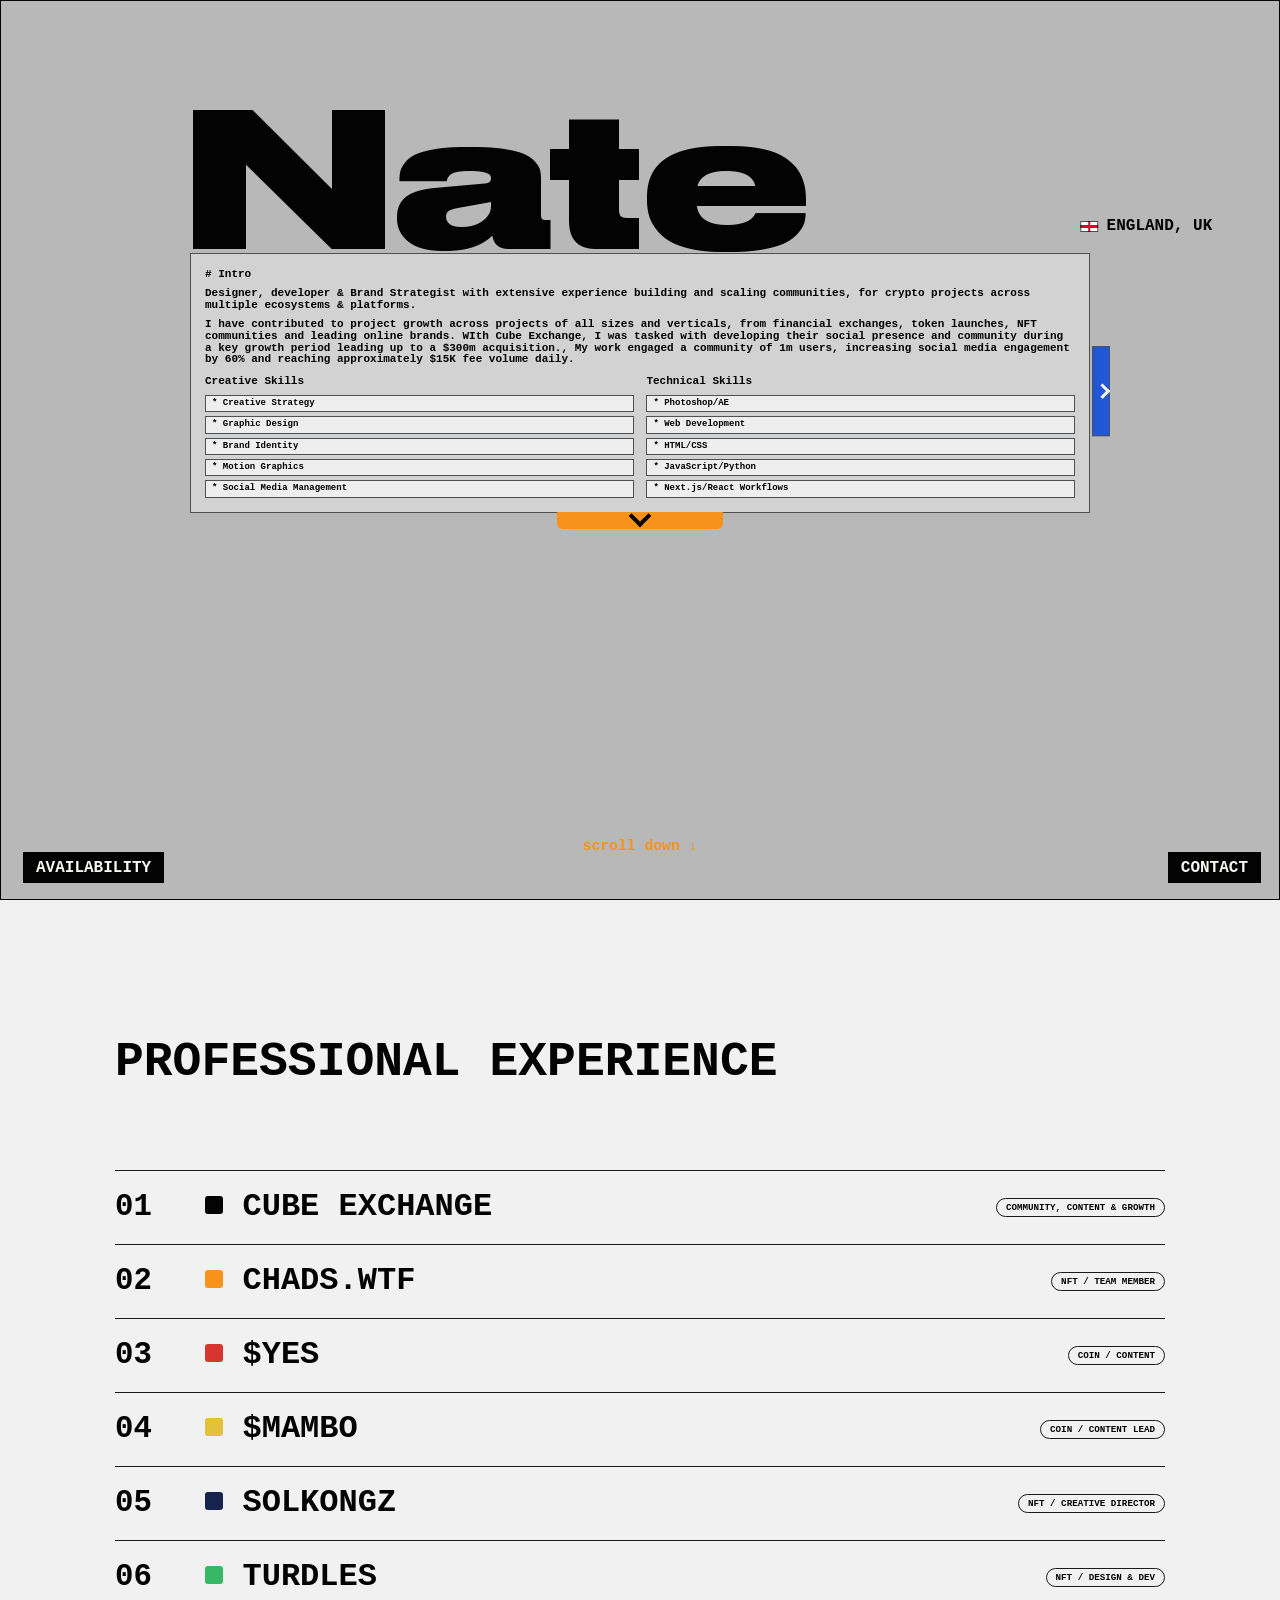
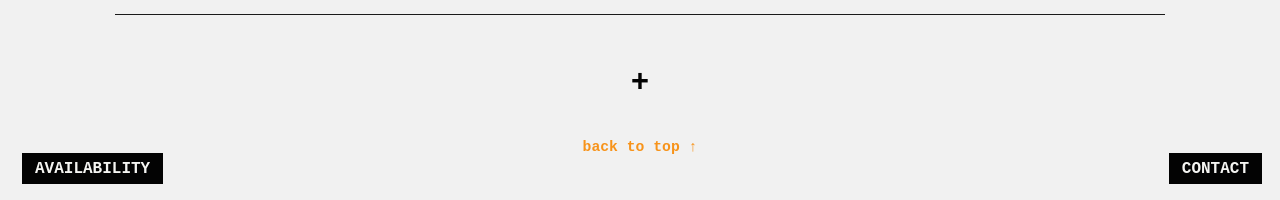
==== commit 2582a96e: "Update portfolio layout" ====
--- a/index.html
+++ b/index.html
@@ -4,23 +4,50 @@
     <meta charset="utf-8">
     <meta name="viewport" content="width=device-width, initial-scale=1">
     <title>Nate Portfolio</title>
-    <link rel="stylesheet" href="./styles.css?v=48">
+    <link rel="icon" type="image/png" href="./assets/favicon.png">
+    <link rel="stylesheet" href="./styles.css?v=52">
   </head>
   <body class="home-body">
     <main>
       <section class="section hero" id="home" aria-label="Home">
         <div class="hero-heading">
           <h1 class="hero-title">Nate</h1>
-          <div class="hero-location">ENGLAND, UK</div>
+          <div class="hero-location"><span class="england-flag" aria-hidden="true"></span>ENGLAND, UK</div>
         </div>
         <div class="hero-copy">
           <div class="about-copy">
             <div class="intro-stack">
+              <button class="story-toggle" type="button" aria-expanded="false" aria-controls="story-panel" aria-label="Toggle background detail"></button>
               <article class="copy-block intro-block">
                 <h2># Intro</h2>
                 <p>Designer, developer & Brand Strategist with extensive experience building and scaling communities, for crypto projects across multiple ecosystems & platforms.</p>
-                <p>I specialise in scaling early stage communities into credible brands, through memetic strategy, social engagement, and design execution. My work has been shared and showcased by many prominent figures & high engagement accounts across the internet, including Toly & Raj (Solana Blockchain founders), Vibhu (Drip founder), Claynosaurs (Award-winning film studio), Solmane (Crypto OG), Waka Flocka Flame (BET Award winner) and many others. My designs and content are regularly seen by millions of users across the internet.</p>
                 <p>I have contributed to project growth across projects of all sizes and verticals, from financial exchanges, token launches, NFT communities and leading online brands. WIth Cube Exchange, I was tasked with developing their   social presence and community during a key growth period leading up to a $300m acquisition., My work engaged a community of 1m users, increasing social media engagement by 60% and reaching approximately $15K fee volume daily.</p>
+                <div class="intro-skills">
+                  <div>
+                    <h3>Creative Skills</h3>
+                    <ul>
+                      <li>Creative Strategy</li>
+                      <li>Graphic Design</li>
+                      <li>Brand Identity</li>
+                      <li>Motion Graphics</li>
+                      <li>Social Media Management</li>
+                    </ul>
+                  </div>
+                  <div>
+                    <h3>Technical Skills</h3>
+                    <ul>
+                      <li>Photoshop/AE</li>
+                      <li>Web Development</li>
+                      <li>HTML/CSS</li>
+                      <li>JavaScript/Python</li>
+                      <li>Next.js/React Workflows</li>
+                    </ul>
+                  </div>
+                </div>
+              </article>
+
+              <article class="copy-block story-panel" id="story-panel">
+                <p>I specialise in scaling early stage communities into credible brands, through memetic strategy, social engagement, and design execution. My work has been shared and showcased by many prominent figures &amp; high engagement accounts across the internet, including <a class="story-link" href="https://x.com/aeyakovenko" target="_blank" rel="noopener noreferrer">Toly</a> &amp; <a class="story-link" href="https://x.com/rajgokal" target="_blank" rel="noopener noreferrer">Raj</a> (Solana Blockchain founders), <a class="story-link" href="https://x.com/vibhu" target="_blank" rel="noopener noreferrer">Vibhu</a> (Drip founder), <a class="story-link" href="https://x.com/claynosaurz" target="_blank" rel="noopener noreferrer">Claynosaurs</a> (Award-winning film studio), <a class="story-link" href="https://x.com/solsman" target="_blank" rel="noopener noreferrer">Solmane</a> (Crypto OG), <a class="story-link" href="https://x.com/WakaFlocka" target="_blank" rel="noopener noreferrer">Waka Flocka Flame</a> (BET Award winner) and many others. My designs and content are regularly seen by millions of users across the internet.</p>
               </article>
 
               <article class="copy-block key-strengths-panel" id="key-strengths-panel">
@@ -35,33 +62,6 @@
               </article>
               <button class="key-strengths-toggle" type="button" aria-expanded="false" aria-controls="key-strengths-panel" aria-label="Toggle key strengths"></button>
             </div>
-
-          <article class="copy-block core-skills-block">
-            <h2># Core Skills</h2>
-            <div class="skills-grid">
-              <div>
-                <h3>## Creative</h3>
-                <ul>
-                  <li>Creative Strategy</li>
-                  <li>Graphic Design</li>
-                  <li>Brand Identity</li>
-                  <li>Motion Graphics</li>
-                  <li>Social Media Management</li>
-                </ul>
-              </div>
-              <div>
-                <h3>## Technical</h3>
-                <ul>
-                  <li>Photoshop/AE</li>
-                  <li>Web Development</li>
-                  <li>HTML/CSS</li>
-                  <li>JavaScript/Python</li>
-                  <li>Next.js/React Workflows</li>
-                </ul>
-              </div>
-            </div>
-          </article>
-
           </div>
         </div>
         <a class="scroll-note" href="#experience">scroll down ↓</a>
@@ -113,7 +113,15 @@
         </div>
         <a class="project-plus" href="independent-projects.html" aria-label="Open independent projects page">+</a>
         <a class="scroll-note" href="#home">back to top ↑</a>
-        <div class="corner bottom-left">NATE</div>
+        <div class="availability-control corner bottom-left">
+          <button class="availability-button" type="button">AVAILABILITY</button>
+          <article class="availability-popout">
+            <h2># Availability</h2>
+            <p>I am available for remote work, community campaigns, content creation, project launches, and ongoing Web3 roles.</p>
+            <p>I will also be in London for <strong>Solana Breakpoint</strong>, making me available for in-person networking, meetings, event support and project representation opportunities around the event.</p>
+            <p>[References available on request.]</p>
+          </article>
+        </div>
         <a class="corner bottom-right contact-button" href="contact.html">CONTACT</a>
       </section>
 
@@ -201,8 +209,10 @@
         });
 
         const keyStrengthsToggle = document.querySelector(".key-strengths-toggle");
+        const storyToggle = document.querySelector(".story-toggle");
         const introStack = document.querySelector(".intro-stack");
         let keyStrengthsTimer = 0;
+        let storyTimer = 0;
 
         const closeKeyStrengths = () => {
           if (!introStack || !keyStrengthsToggle) return;
@@ -219,12 +229,37 @@
           keyStrengthsTimer = window.setTimeout(closeKeyStrengths, 120000);
         };
 
+        const closeStory = () => {
+          if (!introStack || !storyToggle) return;
+          introStack.classList.remove("is-story-open");
+          storyToggle.setAttribute("aria-expanded", "false");
+          window.clearTimeout(storyTimer);
+        };
+
+        const openStory = () => {
+          if (!introStack || !storyToggle) return;
+          introStack.classList.add("is-story-open");
+          storyToggle.setAttribute("aria-expanded", "true");
+          window.clearTimeout(storyTimer);
+          storyTimer = window.setTimeout(closeStory, 120000);
+        };
+
         if (keyStrengthsToggle && introStack) {
           keyStrengthsToggle.addEventListener("click", () => {
             if (introStack.classList.contains("is-open")) {
               closeKeyStrengths();
             } else {
               openKeyStrengths();
+            }
+          });
+        }
+
+        if (storyToggle && introStack) {
+          storyToggle.addEventListener("click", () => {
+            if (introStack.classList.contains("is-story-open")) {
+              closeStory();
+            } else {
+              openStory();
             }
           });
         }
--- a/styles.css
+++ b/styles.css
@@ -151,6 +151,7 @@
 }
 
 .hero {
+  --hero-main-width: min(900px, calc(100vw - clamp(36px, 6vw, 160px)));
   display: grid;
   grid-template-rows: auto auto;
   align-content: start;
@@ -163,14 +164,15 @@
 }
 
 .hero-heading {
+  position: relative;
   margin: 0;
-  width: min(1806px, 71.1vw);
-  max-width: calc(100vw - clamp(36px, 6vw, 160px));
+  width: var(--hero-main-width);
   transform: translateX(calc(-1 * clamp(4px, 0.45vw, 12px)));
   display: grid;
   grid-template-columns: minmax(0, 1fr) auto;
   align-items: end;
   column-gap: clamp(18px, 3vw, 54px);
+  transition: transform 320ms ease;
 }
 
 .hero-title {
@@ -187,22 +189,47 @@
 }
 
 .hero-location {
-  padding-bottom: clamp(6px, 1.1vh, 18px);
+  position: absolute;
+  right: calc(-1 * clamp(92px, 10vw, 190px));
+  bottom: clamp(6px, 1.1vh, 18px);
+  display: inline-flex;
+  align-items: center;
+  gap: 8px;
+  padding-bottom: 0;
   font-size: clamp(11px, 1.3vw, 16px);
   text-transform: uppercase;
   white-space: nowrap;
 }
 
+.england-flag {
+  width: 18px;
+  height: 11px;
+  display: inline-block;
+  border: 1px solid rgba(3, 3, 3, 0.7);
+  background:
+    linear-gradient(90deg, transparent 0 42%, #c8102e 42% 58%, transparent 58%),
+    linear-gradient(transparent 0 35%, #c8102e 35% 65%, transparent 65%),
+    #fff;
+}
+
 .hero-copy {
-  width: min(1806px, 71.1vw);
+  width: var(--hero-main-width);
   align-self: start;
+  display: grid;
+  justify-items: center;
+  transition: transform 320ms ease;
+}
+
+.hero:has(.intro-stack.is-story-open) .hero-heading,
+.hero:has(.intro-stack.is-story-open) .hero-copy {
+  transform: translateX(calc(-1 * clamp(96px, 8vw, 180px)));
 }
 
 .hero .about-copy {
   width: 100%;
   margin: 0;
   display: grid;
-  grid-template-columns: minmax(0, 3.35fr) minmax(220px, 1fr);
+  grid-template-columns: minmax(0, 1fr);
   grid-template-rows: auto;
   gap: 4px;
   font-size: clamp(11px, min(0.72vw, 1.38vh), 18px);
@@ -213,7 +240,7 @@
 }
 
 .hero .copy-block {
-  min-height: 100%;
+  min-height: 0;
   margin: 0;
   border: 1px solid #4d5154;
   background: var(--panel-grey);
@@ -227,7 +254,11 @@
   display: flex;
   flex-direction: column;
   align-items: center;
+  justify-self: start;
+  width: min(900px, 100%);
   min-width: 0;
+  position: relative;
+  transition: transform 320ms ease;
 }
 
 .intro-block {
@@ -237,11 +268,75 @@
   flex: 0 0 auto;
 }
 
-.core-skills-block {
-  grid-column: 2;
-  grid-row: 1;
-  font-size: clamp(12px, min(0.76vw, 1.35vh), 18px);
-  line-height: 1.08;
+.story-toggle {
+  position: absolute;
+  right: -20px;
+  top: 50%;
+  width: 18px;
+  height: clamp(84px, 7vw, 112px);
+  padding: 0;
+  border: 1px solid #4d5154;
+  background: #1f57d6;
+  cursor: pointer;
+  z-index: 5;
+  transform: translateY(-50%);
+  transition: background 160ms ease, transform 180ms ease;
+}
+
+.story-toggle::before {
+  content: "";
+  position: absolute;
+  left: 4px;
+  top: 50%;
+  width: 8px;
+  height: 8px;
+  border-right: 3px solid var(--white);
+  border-bottom: 3px solid var(--white);
+  transform: translateY(-50%) rotate(-45deg);
+}
+
+.story-toggle:hover,
+.story-toggle:focus-visible {
+  transform: translateY(-50%) translateX(-2px);
+  outline: none;
+}
+
+.intro-stack.is-story-open .story-toggle {
+  background: var(--black);
+}
+
+.intro-stack.is-story-open .story-toggle::before {
+  transform: translateY(-50%) rotate(135deg);
+}
+
+.hero .story-panel {
+  position: absolute;
+  left: calc(100% + 4px);
+  top: 50%;
+  z-index: 4;
+  width: min(620px, 42vw);
+  min-width: 390px;
+  min-height: 0;
+  opacity: 0;
+  pointer-events: none;
+  transform: translate(-20px, -50%);
+  transition: opacity 220ms ease, transform 280ms ease;
+}
+
+.intro-stack.is-story-open .story-panel {
+  opacity: 1;
+  pointer-events: auto;
+  transform: translate(0, -50%);
+}
+
+.story-link {
+  color: #1f57d6;
+}
+
+.story-link:hover,
+.story-link:focus-visible {
+  color: var(--accent-orange);
+  outline: none;
 }
 
 .hero .key-strengths-panel {
@@ -366,24 +461,33 @@
   margin-bottom: 0;
 }
 
-.hero .skills-grid {
-  gap: clamp(24px, 4vw, 62px);
-  align-items: start;
-}
-
-.core-skills-block ul {
-  display: grid;
-  gap: clamp(6px, 0.75vh, 10px);
-}
-
-.core-skills-block li {
+.intro-skills {
+  display: grid;
+  grid-template-columns: repeat(2, minmax(0, 1fr));
+  gap: clamp(8px, 1vw, 14px);
+  margin-top: clamp(8px, 1vh, 12px);
+}
+
+.intro-skills h3 {
+  margin-bottom: 5px;
+  font-size: clamp(9px, min(0.56vw, 1vh), 12px);
+  text-transform: none;
+}
+
+.intro-skills ul {
+  display: grid;
+  gap: 4px;
+}
+
+.intro-skills li {
   border: 1px solid #4d5154;
   background: #eeeeee;
-  padding: clamp(4px, 0.35vw, 8px) clamp(8px, 0.6vw, 14px);
+  padding: 3px 6px;
+  font-size: clamp(9px, min(0.55vw, 0.95vh), 12px);
   line-height: 1.05;
 }
 
-.core-skills-block li::before {
+.intro-skills li::before {
   content: none;
 }
 
@@ -1049,6 +1153,9 @@
   }
 
   .hero-location {
+    position: static;
+    right: auto;
+    bottom: auto;
     justify-self: end;
     padding-bottom: 0;
   }
@@ -1064,18 +1171,12 @@
     line-height: 1.16;
   }
 
+  .intro-stack {
+    width: 100%;
+  }
+
   .hero .copy-block {
     padding: 10px;
-  }
-
-  .hero .copy-block:nth-child(n) {
-    grid-column: auto;
-    grid-row: auto;
-  }
-
-  .hero .copy-block:nth-child(3) {
-    font-size: inherit;
-    line-height: inherit;
   }
 
   .availability-popout {
@@ -1085,7 +1186,39 @@
     font-size: 11px;
   }
 
-  .hero .copy-block:nth-child(3) ul {
+  .story-toggle {
+    right: -14px;
+    width: 14px;
+    height: 80px;
+  }
+
+  .story-panel {
+    position: relative;
+    left: auto;
+    top: auto;
+    width: 100%;
+    min-width: 0;
+    max-height: 0;
+    padding-top: 0;
+    padding-bottom: 0;
+    border-width: 0 1px;
+    transform: translateY(-18px);
+    overflow: hidden;
+  }
+
+  .intro-stack.is-story-open .story-panel {
+    max-height: 260px;
+    padding-top: 10px;
+    padding-bottom: 10px;
+    border-width: 1px;
+    transform: translateY(0);
+  }
+
+  .intro-skills {
+    grid-template-columns: 1fr;
+  }
+
+  .intro-skills ul {
     gap: 5px;
   }
 
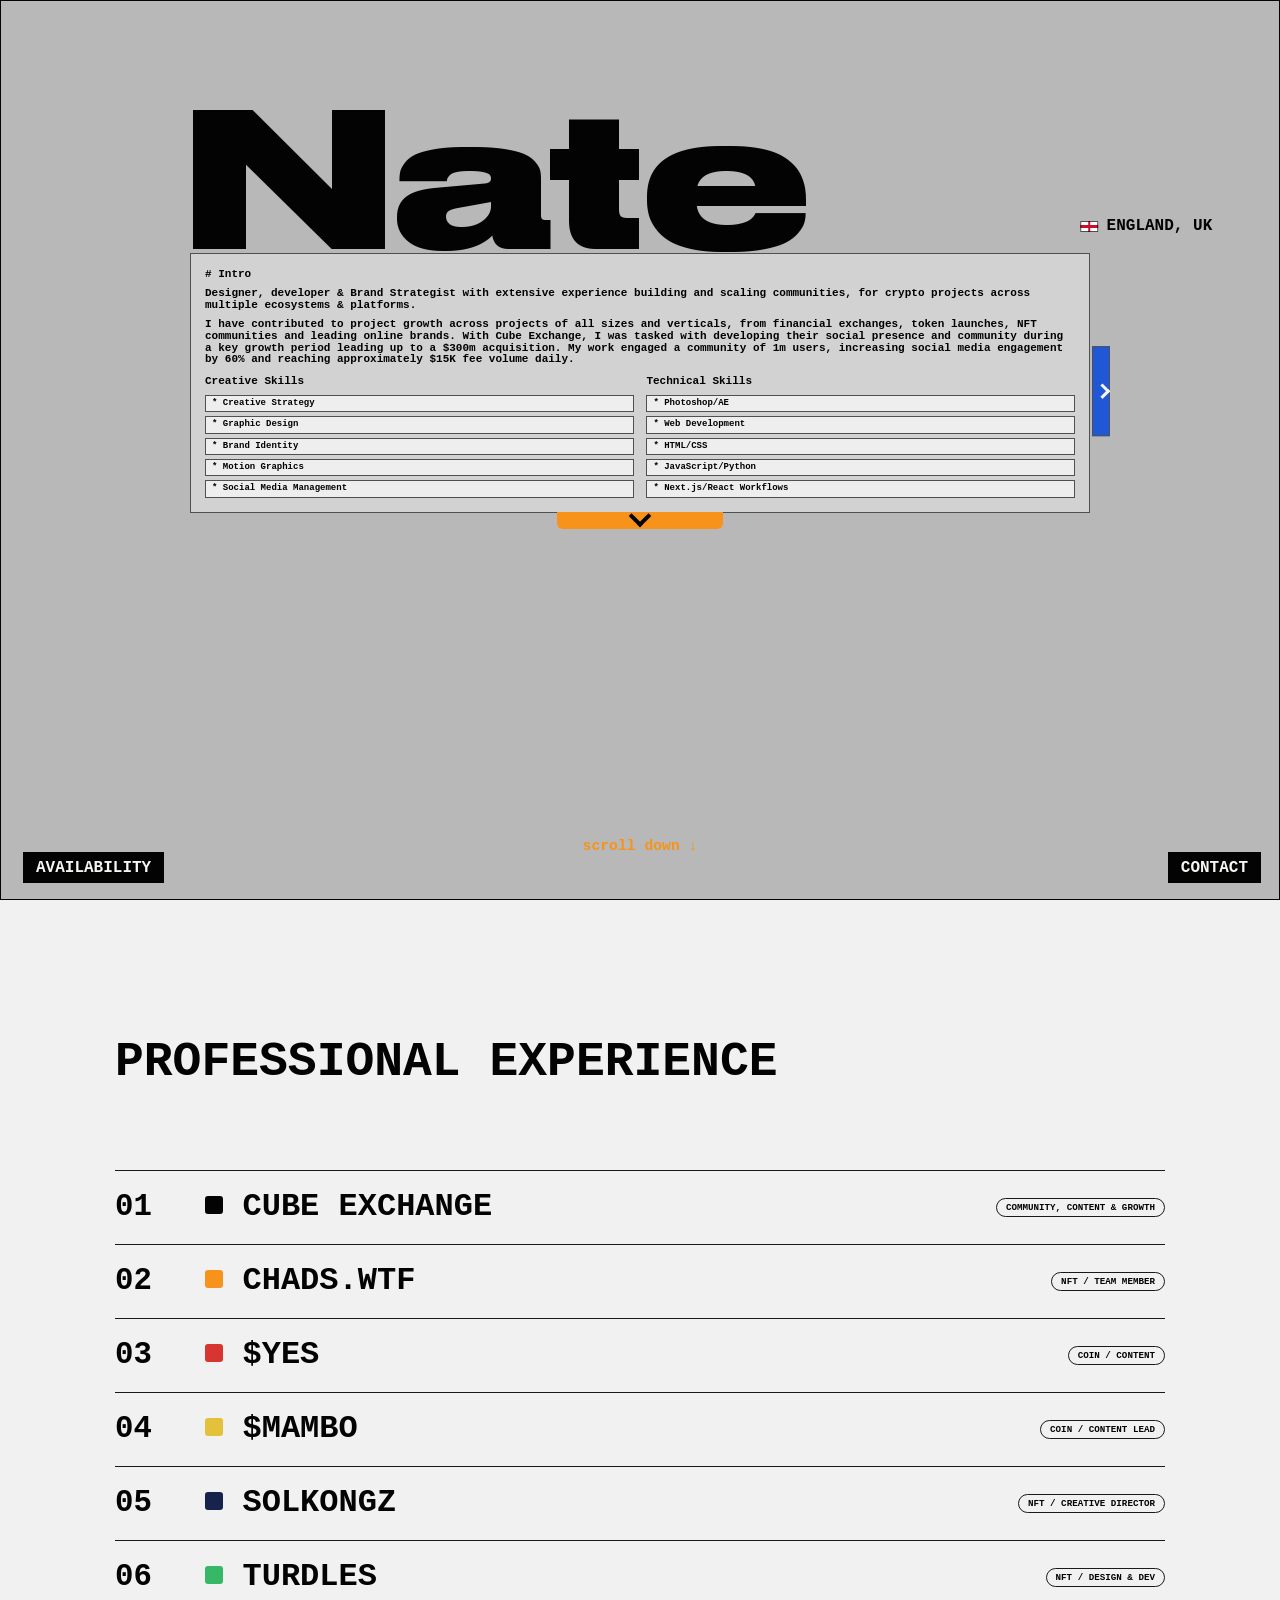
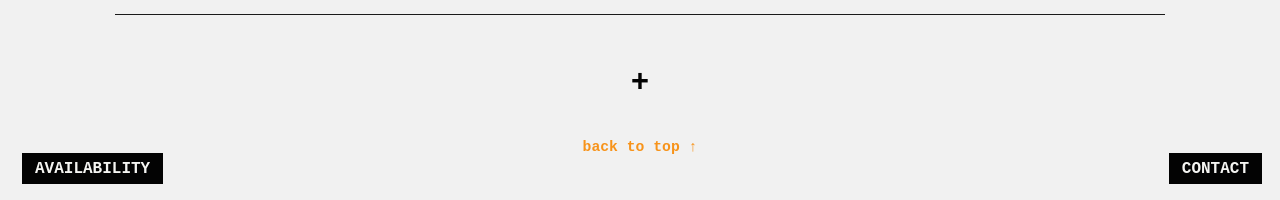
==== commit 145be597: "Update portfolio layout" ====
--- a/index.html
+++ b/index.html
@@ -21,7 +21,7 @@
               <article class="copy-block intro-block">
                 <h2># Intro</h2>
                 <p>Designer, developer & Brand Strategist with extensive experience building and scaling communities, for crypto projects across multiple ecosystems & platforms.</p>
-                <p>I have contributed to project growth across projects of all sizes and verticals, from financial exchanges, token launches, NFT communities and leading online brands. WIth Cube Exchange, I was tasked with developing their   social presence and community during a key growth period leading up to a $300m acquisition., My work engaged a community of 1m users, increasing social media engagement by 60% and reaching approximately $15K fee volume daily.</p>
+                <p>I have contributed to project growth across projects of all sizes and verticals, from financial exchanges, token launches, NFT communities and leading online brands. With Cube Exchange, I was tasked with developing their   social presence and community during a key growth period leading up to a $300m acquisition. My work engaged a community of 1m users, increasing social media engagement by 60% and reaching approximately $15K fee volume daily.</p>
                 <div class="intro-skills">
                   <div>
                     <h3>Creative Skills</h3>
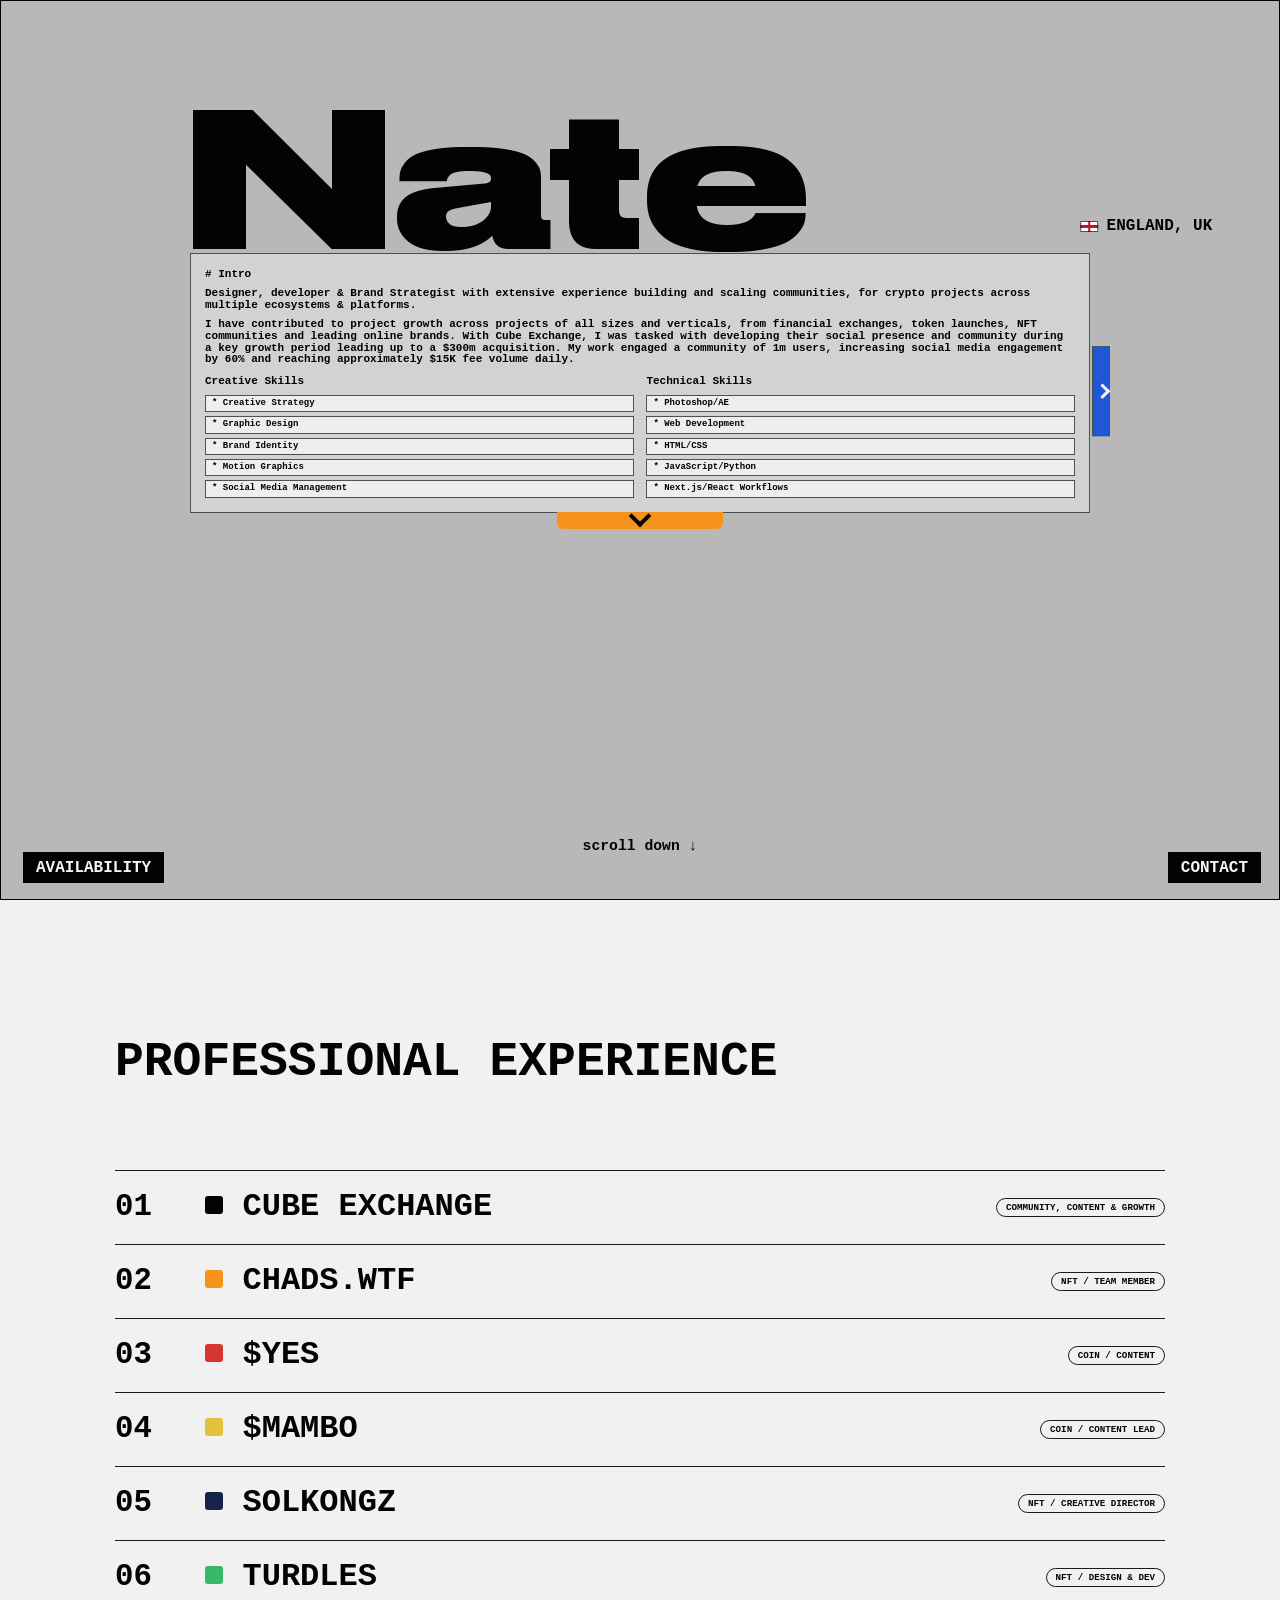
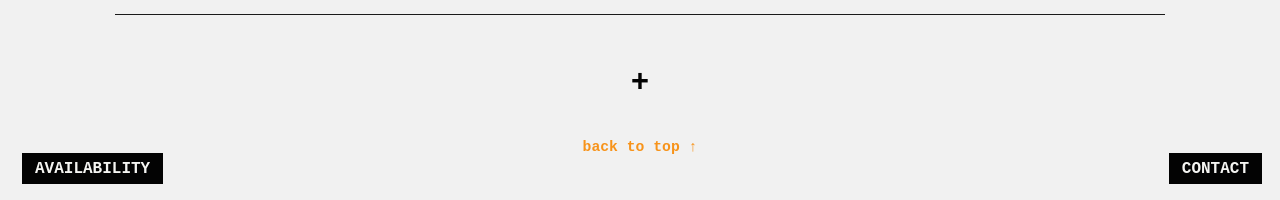
==== commit 5a7e31c3: "Fix mobile portfolio layout" ====
--- a/index.html
+++ b/index.html
@@ -5,7 +5,7 @@
     <meta name="viewport" content="width=device-width, initial-scale=1">
     <title>Nate Portfolio</title>
     <link rel="icon" type="image/png" href="./assets/favicon.png">
-    <link rel="stylesheet" href="./styles.css?v=52">
+    <link rel="stylesheet" href="./styles.css?v=54">
   </head>
   <body class="home-body">
     <main>
@@ -57,7 +57,7 @@
                   <li>Skilled at building hype without making communities feel forced or artificial</li>
                   <li>Able to take rough ideas from concept to polished execution</li>
                   <li>Comfortable working across design, content, community, product, and operations</li>
-                  <li>Deep understanding of crypto-native culture,online communities and visual communications</li>
+                  <li>Deep understanding of crypto-native culture, online communities and visual communications</li>
                 </ul>
               </article>
               <button class="key-strengths-toggle" type="button" aria-expanded="false" aria-controls="key-strengths-panel" aria-label="Toggle key strengths"></button>
@@ -74,7 +74,15 @@
             <p>[References available on request.]</p>
           </article>
         </div>
-        <a class="corner bottom-right contact-button" href="contact.html">CONTACT</a>
+        <div class="contact-control corner bottom-right">
+          <button class="contact-button" type="button">CONTACT</button>
+          <article class="contact-popout">
+            <h2># Contact</h2>
+            <p><a href="mailto:DROPNATEAMESSAGE@GMAIL.COM">DROPNATEAMESSAGE@GMAIL.COM</a></p>
+            <p><a href="https://x.com/c0gnate" target="_blank" rel="noopener noreferrer">X.COM/C0GNATE</a></p>
+            <p>ENGLAND, UK</p>
+          </article>
+        </div>
       </section>
 
       <section class="section projects-section" id="experience" aria-label="Professional experience">
@@ -122,7 +130,15 @@
             <p>[References available on request.]</p>
           </article>
         </div>
-        <a class="corner bottom-right contact-button" href="contact.html">CONTACT</a>
+        <div class="contact-control corner bottom-right">
+          <button class="contact-button" type="button">CONTACT</button>
+          <article class="contact-popout">
+            <h2># Contact</h2>
+            <p><a href="mailto:DROPNATEAMESSAGE@GMAIL.COM">DROPNATEAMESSAGE@GMAIL.COM</a></p>
+            <p><a href="https://x.com/c0gnate" target="_blank" rel="noopener noreferrer">X.COM/C0GNATE</a></p>
+            <p>ENGLAND, UK</p>
+          </article>
+        </div>
       </section>
 
     </main>
--- a/styles.css
+++ b/styles.css
@@ -90,7 +90,10 @@
   border: 1px solid var(--black);
   background: var(--black);
   color: var(--white);
+  font: inherit;
   line-height: 1;
+  text-transform: uppercase;
+  cursor: pointer;
   transition: background 160ms ease, color 160ms ease, transform 160ms ease;
 }
 
@@ -117,7 +120,9 @@
 }
 
 .contact-button:hover,
-.contact-button:focus-visible {
+.contact-button:focus-visible,
+.contact-control:hover .contact-button,
+.contact-control:focus-within .contact-button {
   background: var(--accent-orange);
   color: var(--white);
   transform: translateY(-2px);
@@ -129,24 +134,29 @@
   left: 50%;
   bottom: 44px;
   transform: translateX(-50%);
-  color: var(--accent-orange);
   font-size: clamp(12px, 1.15vw, 16px);
   letter-spacing: 0;
   text-align: center;
+  transition: color 160ms ease;
 }
 
 .hero .scroll-note {
-  color: var(--accent-orange);
-}
-
-.about-section .scroll-note,
+  color: var(--black);
+}
+
 .projects-section .scroll-note {
   color: var(--accent-orange);
 }
 
-.scroll-note:hover,
-.scroll-note:focus-visible {
-  color: var(--white);
+.hero .scroll-note:hover,
+.hero .scroll-note:focus-visible {
+  color: var(--accent-orange);
+  outline: none;
+}
+
+.projects-section .scroll-note:hover,
+.projects-section .scroll-note:focus-visible {
+  color: var(--black);
   outline: none;
 }
 
@@ -404,12 +414,14 @@
   transform: translateY(2px) rotate(225deg);
 }
 
-.availability-control {
+.availability-control,
+.contact-control {
   z-index: 12;
   white-space: normal;
 }
 
-.availability-popout {
+.availability-popout,
+.contact-popout {
   position: absolute;
   left: 0;
   bottom: calc(100% + 14px);
@@ -429,23 +441,45 @@
   transition: opacity 160ms ease, transform 180ms ease;
 }
 
+.contact-popout {
+  left: auto;
+  right: 0;
+  width: min(430px, calc(100vw - 44px));
+  transform-origin: bottom right;
+}
+
 .availability-control:hover .availability-popout,
-.availability-control:focus-within .availability-popout {
+.availability-control:focus-within .availability-popout,
+.contact-control:hover .contact-popout,
+.contact-control:focus-within .contact-popout {
   opacity: 1;
   pointer-events: auto;
   transform: translateY(0) scale(1);
 }
 
-.availability-popout h2 {
+.availability-popout h2,
+.contact-popout h2 {
   margin-bottom: clamp(8px, 0.85vh, 12px);
 }
 
-.availability-popout p {
+.availability-popout p,
+.contact-popout p {
   margin-bottom: clamp(8px, 0.9vh, 12px);
 }
 
-.availability-popout p:last-child {
+.availability-popout p:last-child,
+.contact-popout p:last-child {
   margin-bottom: 0;
+}
+
+.contact-popout a {
+  color: #1f57d6;
+}
+
+.contact-popout a:hover,
+.contact-popout a:focus-visible {
+  color: var(--accent-orange);
+  outline: none;
 }
 
 .hero .copy-block h2,
@@ -1130,26 +1164,34 @@
   }
 
   .hero {
+    --hero-main-width: min(100%, 740px);
     align-content: center;
+    justify-items: center;
     gap: 10px;
-    min-height: 100svh;
+    min-height: auto;
     padding-top: clamp(30px, 5vh, 52px);
-    padding-bottom: 78px;
+    padding-bottom: 108px;
+    overflow-x: hidden;
   }
 
   .hero-title {
-    width: min(100%, 740px);
-    max-width: calc(100vw - 34px);
+    width: 100%;
+    max-width: none;
     font-size: clamp(82px, min(21vw, 17vh), 170px);
     transform: none;
   }
 
   .hero-heading {
-    width: min(100%, 740px);
-    max-width: calc(100vw - 34px);
+    width: var(--hero-main-width);
+    max-width: none;
     transform: none;
     grid-template-columns: 1fr;
     row-gap: 4px;
+  }
+
+  .hero:has(.intro-stack.is-story-open) .hero-heading,
+  .hero:has(.intro-stack.is-story-open) .hero-copy {
+    transform: none;
   }
 
   .hero-location {
@@ -1161,22 +1203,24 @@
   }
 
   .hero-copy {
-    width: min(100%, 740px);
+    width: var(--hero-main-width);
     transform: none;
   }
 
   .hero .about-copy {
     grid-template-columns: 1fr;
-    font-size: clamp(8.5px, min(1.35vw, 1.12vh), 11.5px);
-    line-height: 1.16;
+    font-size: clamp(10px, 1.45vw, 12px);
+    line-height: 1.14;
   }
 
   .intro-stack {
     width: 100%;
+    justify-self: stretch;
   }
 
   .hero .copy-block {
     padding: 10px;
+    width: 100%;
   }
 
   .availability-popout {
@@ -1187,12 +1231,38 @@
   }
 
   .story-toggle {
-    right: -14px;
-    width: 14px;
-    height: 80px;
-  }
-
-  .story-panel {
+    position: relative;
+    order: 2;
+    right: auto;
+    top: auto;
+    width: min(210px, 60%);
+    height: 18px;
+    align-self: center;
+    margin: 0;
+    transform: none;
+  }
+
+  .story-toggle:hover,
+  .story-toggle:focus-visible {
+    transform: translateY(2px);
+  }
+
+  .story-toggle::before {
+    left: 50%;
+    top: 3px;
+    transform: translateX(-50%) rotate(45deg);
+  }
+
+  .intro-stack.is-story-open .story-toggle::before {
+    transform: translateX(-50%) translateY(4px) rotate(225deg);
+  }
+
+  .intro-block {
+    order: 1;
+  }
+
+  .hero .story-panel {
+    order: 3;
     position: relative;
     left: auto;
     top: auto;
@@ -1201,9 +1271,12 @@
     max-height: 0;
     padding-top: 0;
     padding-bottom: 0;
-    border-width: 0 1px;
+    border-width: 0;
     transform: translateY(-18px);
     overflow: hidden;
+    opacity: 1;
+    pointer-events: auto;
+    transition: max-height 280ms ease, padding 220ms ease, border-width 220ms ease, transform 260ms ease;
   }
 
   .intro-stack.is-story-open .story-panel {
@@ -1214,6 +1287,14 @@
     transform: translateY(0);
   }
 
+  .hero .key-strengths-panel {
+    order: 4;
+  }
+
+  .key-strengths-toggle {
+    order: 5;
+  }
+
   .intro-skills {
     grid-template-columns: 1fr;
   }
@@ -1248,7 +1329,7 @@
   .projects-section {
     grid-template-columns: 1fr;
     align-content: start;
-    min-height: auto;
+    min-height: 100svh;
     padding-top: 56px;
     padding-bottom: 86px;
     gap: 28px;
@@ -1265,19 +1346,27 @@
   }
 
   .project-card {
-    min-height: 62px;
+    min-height: 68px;
     grid-template-columns: 42px minmax(0, 1fr) auto;
     gap: 14px;
+    padding: 6px 0;
+  }
+
+  .project-card:hover,
+  .project-card:focus-visible,
+  .project-card.is-previewing {
+    padding-top: 6px;
+    padding-bottom: 6px;
+    transform: none;
+    box-shadow: none;
   }
 
   .project-card::after {
-    left: var(--preview-x, 50vw);
-    width: min(260px, 54vw);
-    transform: translate(0, -46%) scale(0.94);
+    content: none;
   }
 
   .project-preview {
-    width: var(--active-preview-width, min(150px, 31vw));
+    display: none;
   }
 
   .project-card-title {
@@ -1359,24 +1448,31 @@
   .bottom-left {
     left: 18px;
   }
+
+  .contact-popout {
+    width: calc(100vw - 36px);
+    max-height: min(48vh, 320px);
+    overflow: auto;
+    font-size: 11px;
+  }
 }
 
 @media (max-width: 520px) {
   .section {
-    padding: 24px 16px;
+    padding: 24px 14px;
   }
 
   .hero-title {
     width: 100%;
     max-width: calc(100vw - 24px);
-    font-size: clamp(60px, min(22vw, 13vh), 96px);
+    font-size: clamp(58px, 23vw, 94px);
     line-height: 0.8;
   }
 
   .hero {
     gap: 9px;
-    padding-top: 20px;
-    padding-bottom: 68px;
+    padding-top: 22px;
+    padding-bottom: 92px;
   }
 
   .hero-copy {
@@ -1384,12 +1480,39 @@
   }
 
   .hero .about-copy {
-    font-size: clamp(7.8px, min(2vw, 1.12vh), 10px);
-    line-height: 1.13;
+    font-size: clamp(10px, 2.55vw, 11.5px);
+    line-height: 1.14;
   }
 
   .hero .copy-block {
-    padding: 8px;
+    padding: 10px;
+  }
+
+  .hero-location {
+    font-size: 10px;
+  }
+
+  .intro-skills {
+    gap: 8px;
+  }
+
+  .intro-skills h3 {
+    font-size: 10px;
+  }
+
+  .intro-skills li {
+    font-size: 10px;
+    padding: 4px 6px;
+  }
+
+  .story-toggle,
+  .key-strengths-toggle {
+    width: min(190px, 64%);
+    height: 20px;
+  }
+
+  .intro-stack.is-story-open .story-panel {
+    max-height: 340px;
   }
 
   .top-right {
@@ -1448,7 +1571,7 @@
 
   .projects-section {
     padding-top: 46px;
-    padding-bottom: 78px;
+    padding-bottom: 94px;
     gap: 24px;
   }
 
@@ -1457,9 +1580,10 @@
   }
 
   .project-card {
-    min-height: 58px;
+    min-height: 66px;
     grid-template-columns: 34px minmax(0, 1fr);
     gap: 10px;
+    padding: 6px 0;
   }
 
   .project-card::before {
@@ -1467,14 +1591,11 @@
   }
 
   .project-card::after {
-    left: var(--preview-x, 50vw);
-    width: min(250px, 72vw);
-    aspect-ratio: 1 / 1;
-    transform: translate(0, -46%) scale(0.94);
+    content: none;
   }
 
   .project-preview {
-    width: var(--active-preview-width, min(145px, 42vw));
+    display: none;
   }
 
   .project-card-title {
@@ -1491,6 +1612,19 @@
     display: none;
   }
 
+  .availability-button,
+  .contact-button {
+    padding: 8px 10px 7px;
+    font-size: 11px;
+  }
+
+  .availability-popout,
+  .contact-popout {
+    width: calc(100vw - 28px);
+    font-size: 10.5px;
+    line-height: 1.08;
+  }
+
   .back-link {
     top: 18px;
     left: 18px;
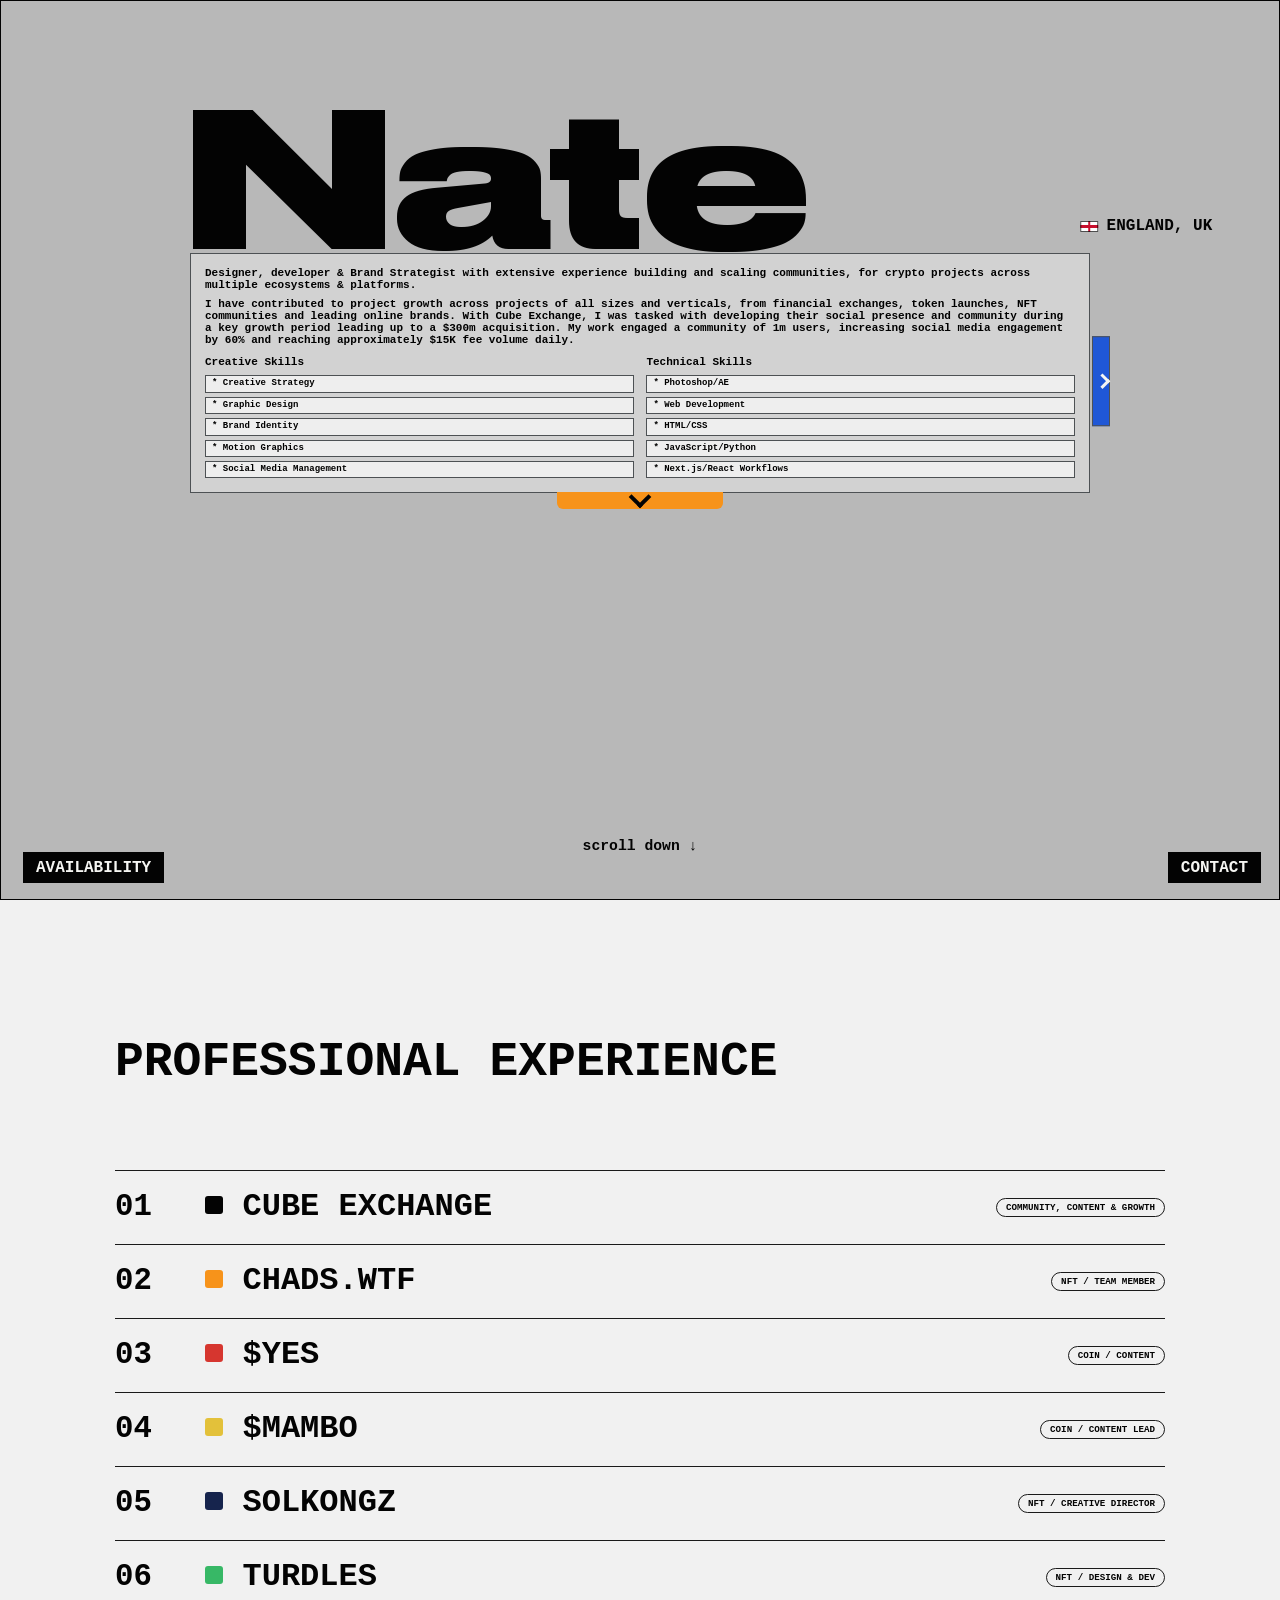
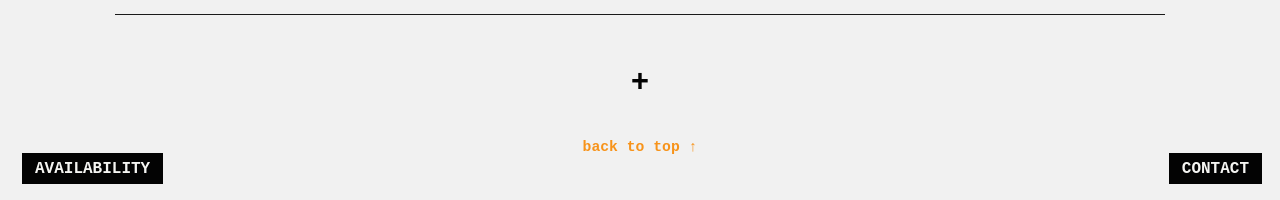
==== commit 45e0bd06: "Fix mobile portfolio layout" ====
--- a/index.html
+++ b/index.html
@@ -19,7 +19,6 @@
             <div class="intro-stack">
               <button class="story-toggle" type="button" aria-expanded="false" aria-controls="story-panel" aria-label="Toggle background detail"></button>
               <article class="copy-block intro-block">
-                <h2># Intro</h2>
                 <p>Designer, developer & Brand Strategist with extensive experience building and scaling communities, for crypto projects across multiple ecosystems & platforms.</p>
                 <p>I have contributed to project growth across projects of all sizes and verticals, from financial exchanges, token launches, NFT communities and leading online brands. With Cube Exchange, I was tasked with developing their   social presence and community during a key growth period leading up to a $300m acquisition. My work engaged a community of 1m users, increasing social media engagement by 60% and reaching approximately $15K fee volume daily.</p>
                 <div class="intro-skills">
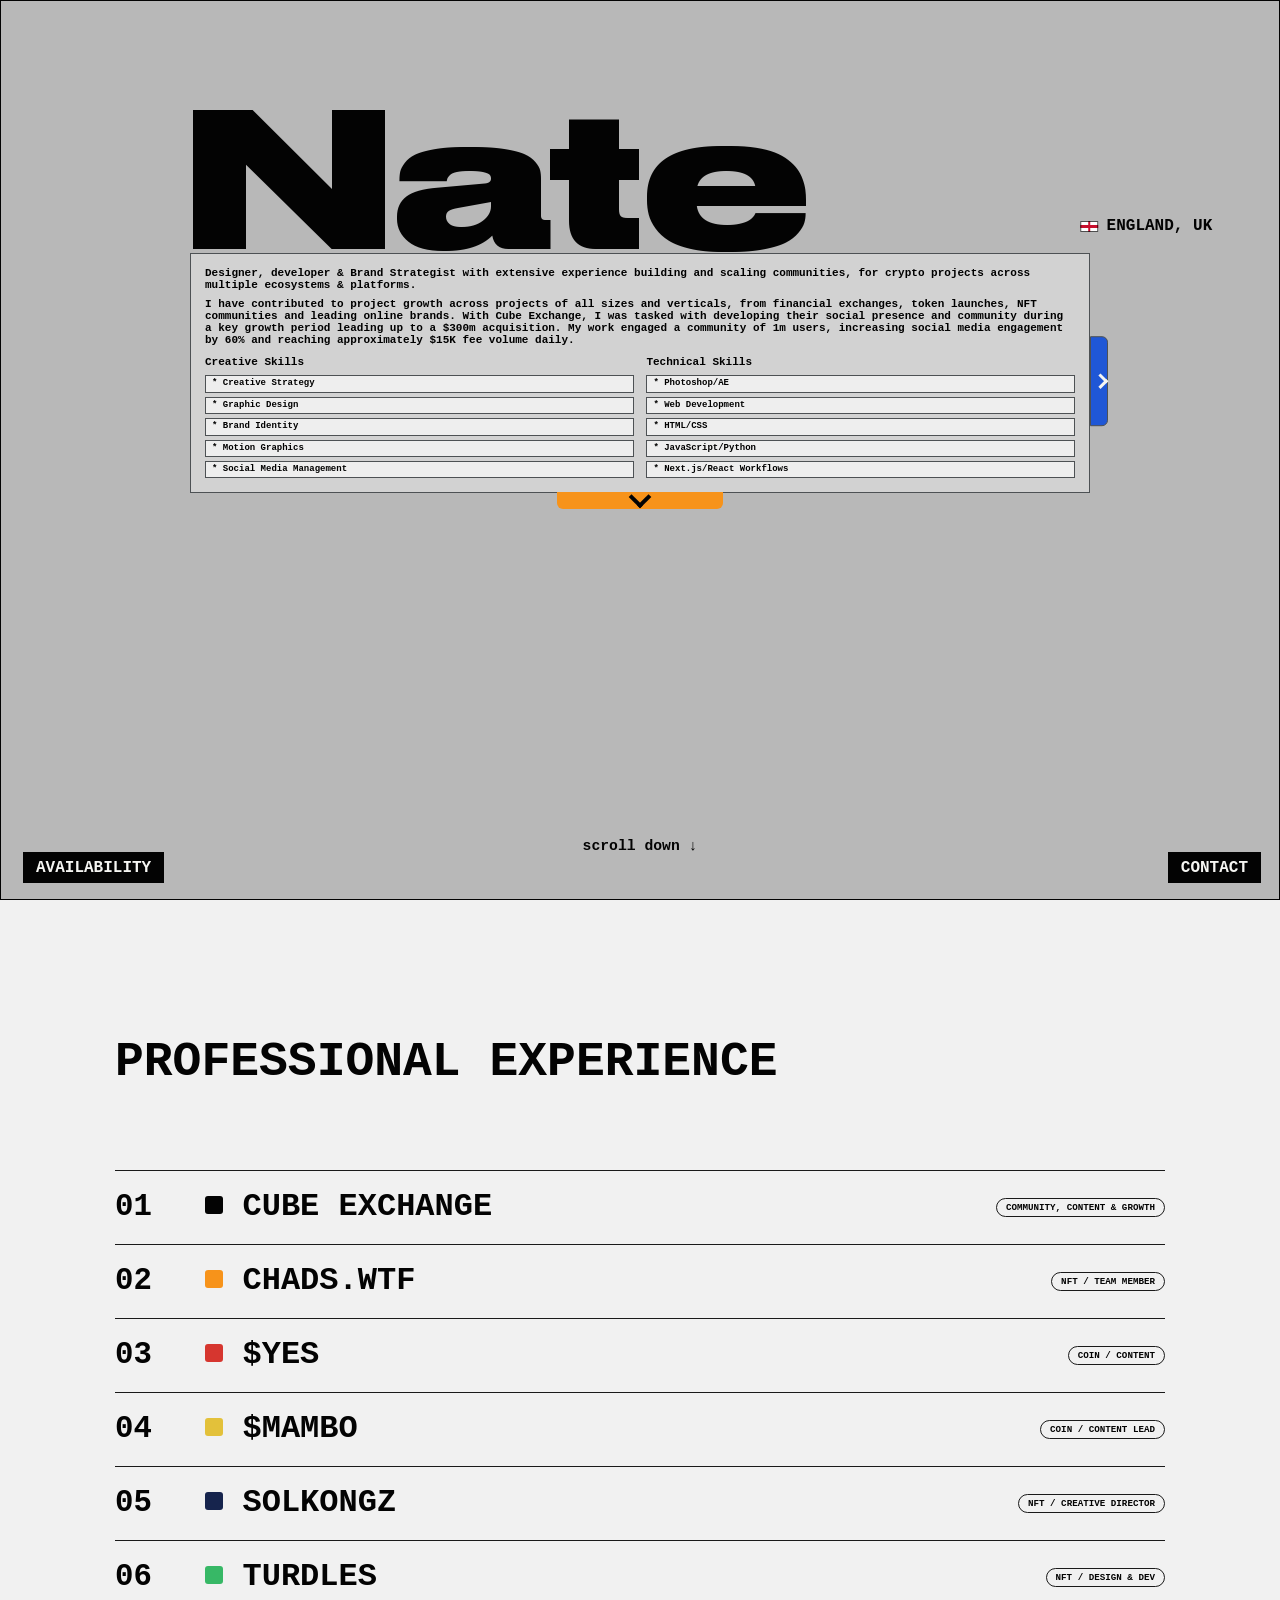
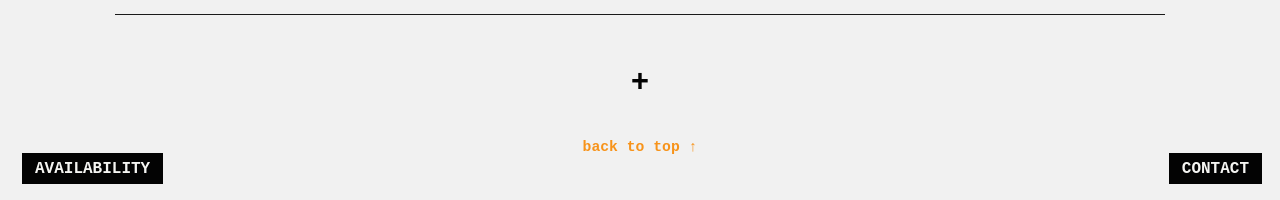
==== commit 81fe8381: "Fix mobile portfolio layout" ====
--- a/index.html
+++ b/index.html
@@ -5,7 +5,7 @@
     <meta name="viewport" content="width=device-width, initial-scale=1">
     <title>Nate Portfolio</title>
     <link rel="icon" type="image/png" href="./assets/favicon.png">
-    <link rel="stylesheet" href="./styles.css?v=54">
+    <link rel="stylesheet" href="./styles.css?v=55">
   </head>
   <body class="home-body">
     <main>
@@ -46,11 +46,10 @@
               </article>
 
               <article class="copy-block story-panel" id="story-panel">
-                <p>I specialise in scaling early stage communities into credible brands, through memetic strategy, social engagement, and design execution. My work has been shared and showcased by many prominent figures &amp; high engagement accounts across the internet, including <a class="story-link" href="https://x.com/aeyakovenko" target="_blank" rel="noopener noreferrer">Toly</a> &amp; <a class="story-link" href="https://x.com/rajgokal" target="_blank" rel="noopener noreferrer">Raj</a> (Solana Blockchain founders), <a class="story-link" href="https://x.com/vibhu" target="_blank" rel="noopener noreferrer">Vibhu</a> (Drip founder), <a class="story-link" href="https://x.com/claynosaurz" target="_blank" rel="noopener noreferrer">Claynosaurs</a> (Award-winning film studio), <a class="story-link" href="https://x.com/solsman" target="_blank" rel="noopener noreferrer">Solmane</a> (Crypto OG), <a class="story-link" href="https://x.com/WakaFlocka" target="_blank" rel="noopener noreferrer">Waka Flocka Flame</a> (BET Award winner) and many others. My designs and content are regularly seen by millions of users across the internet.</p>
+                <p>I specialise in scaling early stage communities into credible brands, through memetic strategy, social engagement, and design execution. My work has been shared and showcased by many prominent figures &amp; high engagement accounts across the internet, including <a class="story-link" href="https://x.com/aeyakovenko" target="_blank" rel="noopener noreferrer">Toly</a> &amp; <a class="story-link" href="https://x.com/rajgokal" target="_blank" rel="noopener noreferrer">Raj</a> (Solana Blockchain founders), <a class="story-link" href="https://x.com/vibhu" target="_blank" rel="noopener noreferrer">Vibhu</a> (Drip founder), <a class="story-link" href="https://x.com/claynosaurz" target="_blank" rel="noopener noreferrer">Claynosaurs</a> (Award-winning film studio), <a class="story-link" href="https://x.com/thesolmane" target="_blank" rel="noopener noreferrer">Solmane</a> (Crypto OG), <a class="story-link" href="https://x.com/WakaFlocka" target="_blank" rel="noopener noreferrer">Waka Flocka Flame</a> (BET Award winner) and many others. My designs and content are regularly seen by millions of users across the internet.</p>
               </article>
 
               <article class="copy-block key-strengths-panel" id="key-strengths-panel">
-                <h2># Key Strengths</h2>
                 <ul>
                   <li>Strong ability to create content that feels authentic, timely, and highly shareable</li>
                   <li>Skilled at building hype without making communities feel forced or artificial</li>
@@ -67,7 +66,6 @@
         <div class="availability-control corner bottom-left">
           <button class="availability-button" type="button">AVAILABILITY</button>
           <article class="availability-popout">
-            <h2># Availability</h2>
             <p>I am available for remote work, community campaigns, content creation, project launches, and ongoing Web3 roles.</p>
             <p>I will also be in London for <strong>Solana Breakpoint</strong>, making me available for in-person networking, meetings, event support and project representation opportunities around the event.</p>
             <p>[References available on request.]</p>
@@ -76,10 +74,9 @@
         <div class="contact-control corner bottom-right">
           <button class="contact-button" type="button">CONTACT</button>
           <article class="contact-popout">
-            <h2># Contact</h2>
+            <h2>Contact Me</h2>
             <p><a href="mailto:DROPNATEAMESSAGE@GMAIL.COM">DROPNATEAMESSAGE@GMAIL.COM</a></p>
             <p><a href="https://x.com/c0gnate" target="_blank" rel="noopener noreferrer">X.COM/C0GNATE</a></p>
-            <p>ENGLAND, UK</p>
           </article>
         </div>
       </section>
--- a/styles.css
+++ b/styles.css
@@ -280,12 +280,13 @@
 
 .story-toggle {
   position: absolute;
-  right: -20px;
+  right: -18px;
   top: 50%;
   width: 18px;
   height: clamp(84px, 7vw, 112px);
   padding: 0;
   border: 1px solid #4d5154;
+  border-radius: 0 6px 6px 0;
   background: #1f57d6;
   cursor: pointer;
   z-index: 5;
